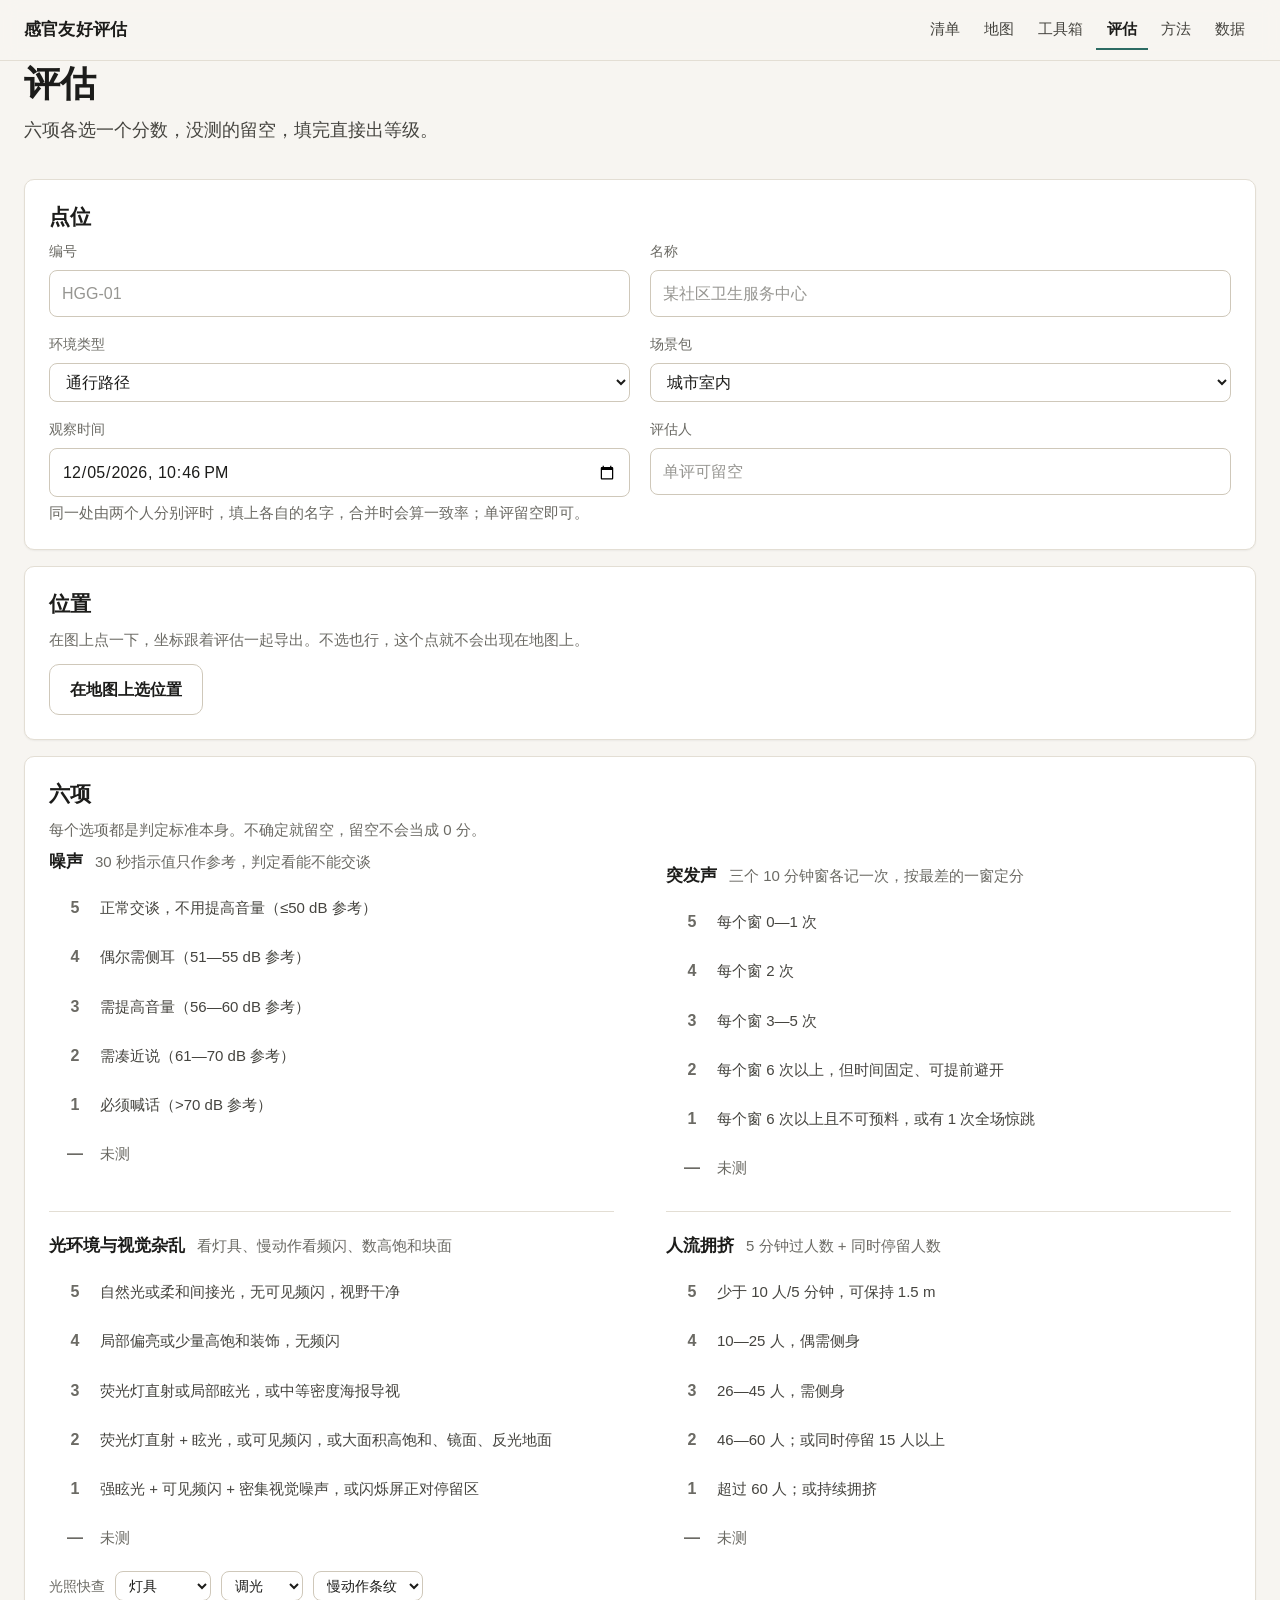
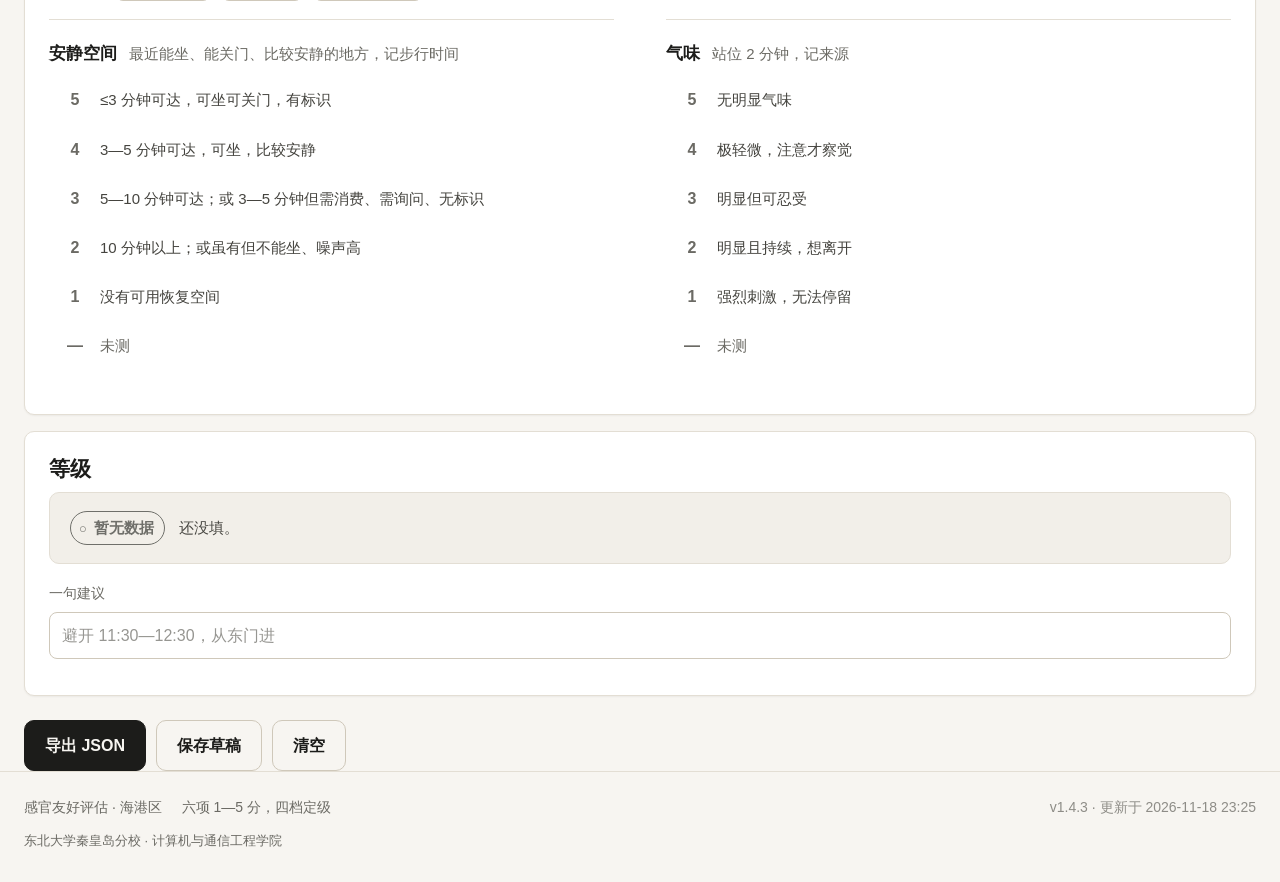
==== assess.html @ ae87a0f5 "v1.4.3 点位定位修正：删旧样式、就绪前隐藏叠加层（2026-11-18 23:25）" ====
<!doctype html>
<html lang="zh-CN">
<head>
<meta charset="utf-8">
<meta name="viewport" content="width=device-width, initial-scale=1">
<title>评估 · 感官友好评估</title>
<link rel="stylesheet" href="./assets/css/site.css?v=202611182325">
</head>
<body data-page="assess">

<a class="skip" href="#main">跳到正文</a>

<header class="site-head">
  <div class="wrap head-inner">
    <a class="brand" href="./index.html?v=202611182325">感官友好评估</a>
    <nav class="nav" aria-label="主导航">
    <a href="./list.html?v=202611182325">清单</a>
    <a href="./map.html?v=202611182325">地图</a>
    <a href="./tools.html?v=202611182325">工具箱</a>
    <a href="./assess.html?v=202611182325" aria-current="page">评估</a>
    <a href="./method.html?v=202611182325">方法</a>
    <a href="./data.html?v=202611182325">数据</a>
  </nav>
  </div>
</header>

<main id="main" class="wrap wrap-wide">

  <header class="page-head">
    <h1>评估</h1>
    <p class="lead">六项各选一个分数，没测的留空，填完直接出等级。</p>
  </header>

  <form id="form" novalidate>

    <section class="card">
      <h2>点位</h2>
      <div class="grid-2">
        <label class="field">
          <span>编号</span>
          <input name="id" list="place-list" placeholder="HGG-01" autocomplete="off">
        </label>
        <datalist id="place-list"></datalist>
        <label class="field">
          <span>名称</span>
          <input name="name" placeholder="某社区卫生服务中心" autocomplete="off">
        </label>
        <label class="field">
          <span>环境类型</span>
          <select name="envType" id="envType"></select>
        </label>
        <label class="field">
          <span>场景包</span>
          <select name="scenario" id="scenario"></select>
        </label>
        <label class="field">
          <span>观察时间</span>
          <input type="datetime-local" name="observedAt">
        </label>
        <label class="field">
          <span>评估人</span>
          <input name="rater" placeholder="单评可留空" autocomplete="off">
        </label>
      </div>
      <p class="hint">同一处由两个人分别评时，填上各自的名字，合并时会算一致率；单评留空即可。</p>
    </section>

    <section class="card">
      <h2>位置</h2>
      <p class="hint">在图上点一下，坐标跟着评估一起导出。不选也行，这个点就不会出现在地图上。</p>
      <div class="actions" style="margin-top:12px">
        <button type="button" class="btn btn-ghost" id="pick-open">在地图上选位置</button>
      </div>
      <div id="pick-wrap" hidden style="margin-top:14px">
        <div id="picker" class="picker"></div>
        <p class="hint" id="pick-val">坐标：未选</p>
        <div class="grid-2" style="margin-top:12px">
          <label class="field">
            <span>x</span>
            <input id="pick-x" type="number" inputmode="numeric" placeholder="412" autocomplete="off">
          </label>
          <label class="field">
            <span>y</span>
            <input id="pick-y" type="number" inputmode="numeric" placeholder="236" autocomplete="off">
          </label>
        </div>
        <p class="hint">地图加载不出来时，直接填 x / y 也可以。</p>
        <p class="hint">底图 © <a href="https://www.openstreetmap.org/copyright" rel="noopener">OpenStreetMap contributors</a>，ODbL 1.0。</p>
        <div class="actions" style="margin-top:10px">
          <button type="button" class="btn btn-ghost" id="pick-clear">清除位置</button>
        </div>
      </div>
    </section>

    <section class="card">
      <h2>六项</h2>
      <p class="hint">每个选项都是判定标准本身。不确定就留空，留空不会当成 0 分。</p>
      <div id="dims"></div>
    </section>

    <section class="card">
      <h2>等级</h2>
      <div class="result" id="result" aria-live="polite">
        <span class="badge badge-none"><span class="glyph" aria-hidden="true">○</span>暂无数据</span>
        <span class="result-text">还没填。</span>
      </div>
      <div id="result-bars"></div>
      <label class="field" style="margin-top:18px">
        <span>一句建议</span>
        <input name="note" placeholder="避开 11:30—12:30，从东门进" autocomplete="off">
      </label>
      <p class="hint" id="tools-note" style="margin-top:12px"></p>
    </section>

    <div class="actions">
      <button type="button" class="btn" id="export">导出 JSON</button>
      <button type="button" class="btn btn-ghost" id="save">保存草稿</button>
      <button type="button" class="btn btn-ghost" id="clear">清空</button>
    </div>

  </form>

</main>

<footer class="site-foot">
  <div class="wrap">
    <div class="foot-inner">
      <span>感官友好评估 · 海港区</span>
      <span class="foot-note">六项 1—5 分，四档定级</span>
      <span class="foot-build" id="build"></span>
    </div>
    <p class="foot-school">东北大学秦皇岛分校 · 计算机与通信工程学院</p>
  </div>
</footer>

<script src="./data/points.js?v=202611182325"></script>
<script src="./data/demo-points.js?v=202611182325"></script>
<script src="./data/places.js?v=202611182325"></script>
<script src="./data/landmarks.js?v=202611182325"></script>
<script src="./data/labels.js?v=202611182325"></script>
<script src="./data/labels-detail.js?v=202611182325"></script>
<script src="./data/build.js?v=202611182325"></script>
<script src="./assets/js/core.js?v=202611182325"></script>
<script src="./assets/js/maplabels.js?v=202611182325"></script>
<script src="./assets/js/picker.js?v=202611182325"></script>
<script src="./assets/js/assess.js?v=202611182325"></script>

</body>
</html>
---- assets/css/site.css ----
/* 感官友好 · 站点样式
   原则：无动效、无闪烁、正文≥16px、对比≥4.5:1、等级用颜色+形状+文字三重编码 */

:root {
  --bg: #f7f5f1;
  --surface: #ffffff;
  --surface-2: #f2efe9;
  --ink: #1c1c1a;
  --ink-2: #45443f;
  --muted: #6b6a64;
  --line: #e3ded4;
  --line-2: #cfc8ba;
  --accent: #2c6b63;
  --accent-ink: #ffffff;
  --ok: #2f6f4a;
  --warn: #8a6412;
  --bad: #9c3b30;
  --neutral: #6f6f6a;

  --radius: 10px;
  --wrap: 1080px;
  --prose: 68ch;
  --shadow: 0 1px 2px rgba(28, 28, 26, .05);
}

@media (prefers-color-scheme: dark) {
  :root {
    --bg: #161615;
    --surface: #1e1e1c;
    --surface-2: #26251f;
    --ink: #eceae4;
    --ink-2: #c8c5bc;
    --muted: #9b988f;
    --line: #33322f;
    --line-2: #47453f;
    --accent: #8cc4b8;
    --accent-ink: #10201d;
    --ok: #86c39c;
    --warn: #d9b45c;
    --bad: #e08f84;
    --neutral: #a8a59d;
    --shadow: none;
  }
}

html { -webkit-text-size-adjust: 100%; }

body {
  margin: 0;
  min-height: 100vh;
  display: flex;
  flex-direction: column;
  background: var(--bg);
  color: var(--ink);
  font: 16px/1.75 -apple-system, BlinkMacSystemFont, "Segoe UI", "PingFang SC",
        "Hiragino Sans GB", "Microsoft YaHei", "Source Han Sans SC", sans-serif;
  font-variant-numeric: tabular-nums;
}

* { box-sizing: border-box; }

a { color: var(--accent); text-underline-offset: 3px; }
a:hover { text-decoration-thickness: 2px; }

:focus-visible {
  outline: 3px solid var(--accent);
  outline-offset: 2px;
  border-radius: 4px;
}

.skip {
  position: absolute;
  left: -9999px;
  top: 0;
  background: var(--surface);
  color: var(--ink);
  padding: 10px 14px;
  z-index: 100;
  border: 1px solid var(--line-2);
}
.skip:focus { left: 12px; top: 12px; }

.wrap {
  width: 100%;
  max-width: var(--wrap);
  margin: 0 auto;
  padding: 0 24px;
}

/* ---------- 页头 ---------- */

.site-head {
  position: sticky;
  top: 0;
  z-index: 20;
  background: color-mix(in srgb, var(--bg) 88%, transparent);
  backdrop-filter: blur(8px);
  border-bottom: 1px solid var(--line);
}

.head-inner {
  display: flex;
  align-items: center;
  gap: 24px;
  min-height: 60px;
}

.brand {
  font-size: 1.0625rem;
  font-weight: 700;
  letter-spacing: .01em;
  color: var(--ink);
  text-decoration: none;
  white-space: nowrap;
}

.nav {
  display: flex;
  gap: 2px;
  flex-wrap: wrap;
  margin-left: auto;
}

.nav a {
  display: block;
  padding: 6px 11px;
  font-size: .9375rem;
  color: var(--ink-2);
  text-decoration: none;
  border-bottom: 2px solid transparent;
}
.nav a:hover { color: var(--ink); border-bottom-color: var(--line-2); }

.nav a[aria-current="page"] {
  color: var(--ink);
  font-weight: 600;
  border-bottom-color: var(--accent);
}

/* ---------- 正文 ---------- */

main { flex: 1 0 auto; padding: 44px 0 72px; }

.home { padding-top: 34px; }

.home-row {
  display: grid;
  grid-template-columns: 1fr 1fr;
  gap: 24px 56px;
  margin-top: 34px;
  padding-top: 26px;
  border-top: 1px solid var(--line);
}
.home-row h2 { margin: 0 0 14px; font-size: .9375rem; color: var(--muted); font-weight: 600; letter-spacing: .02em; }

.page-head { margin-bottom: 34px; }
.page-head h1 { font-size: clamp(1.75rem, 3.6vw, 2.25rem); line-height: 1.3; margin: 0 0 8px; letter-spacing: -.01em; text-wrap: balance; }

h2 { font-size: 1.1875rem; margin: 40px 0 12px; }
h3 { font-size: 1rem; margin: 24px 0 8px; }

.lead { font-size: 1.0625rem; color: var(--ink-2); margin: 0; max-width: var(--prose); }
.hint { color: var(--muted); font-size: .9375rem; margin: 4px 0 0; }
.prose { max-width: var(--prose); }
.prose p { margin: 0 0 1em; }

.muted { color: var(--muted); }

/* ---------- 按钮 ---------- */

.btn {
  display: inline-flex;
  align-items: center;
  gap: 8px;
  font: inherit;
  font-weight: 600;
  padding: 11px 20px;
  border-radius: 10px;
  border: 1.5px solid var(--ink);
  background: var(--ink);
  color: var(--bg);
  cursor: pointer;
  text-decoration: none;
  transition: opacity .12s linear;
}
.btn:hover { opacity: .86; }

.btn-ghost {
  background: transparent;
  color: var(--ink);
  border-color: var(--line-2);
}
.btn-ghost:hover { border-color: var(--ink); opacity: 1; }

.actions { display: flex; gap: 10px; flex-wrap: wrap; margin-top: 24px; }

/* ---------- 卡片 ---------- */

.card {
  background: var(--surface);
  border: 1px solid var(--line);
  border-radius: var(--radius);
  padding: 22px 24px;
  box-shadow: var(--shadow);
  margin: 16px 0;
}

.card > h2 { margin-top: 0; }
.card > h2:first-child { margin-top: 0; }

/* ---------- 首页 ---------- */

.hero { padding: 12px 0 8px; }
.hero h1 { font-size: clamp(2rem, 5vw, 3rem); line-height: 1.22; letter-spacing: -.02em; margin: 0 0 18px; max-width: 14em; text-wrap: balance; }
.hero .lead { font-size: 1.125rem; }

.entry {
  display: grid;
  grid-template-columns: 1fr 1fr;
  gap: 14px;
  margin: 32px 0 8px;
}

.entry a {
  display: block;
  padding: 22px 24px;
  background: var(--surface);
  border: 1px solid var(--line);
  border-radius: var(--radius);
  text-decoration: none;
  color: var(--ink);
}
.entry a:hover { border-color: var(--line-2); }
.entry .entry-title { display: block; font-weight: 700; font-size: 1.0625rem; }
.entry .entry-sub { display: block; color: var(--muted); font-size: .9375rem; margin-top: 4px; }

.stats { display: flex; gap: 40px; flex-wrap: wrap; margin: 28px 0 0; padding: 0; list-style: none; }
.stats li { }
.stats .num { display: block; font-size: 1.75rem; font-weight: 700; line-height: 1.2; }
.stats .lab { display: block; color: var(--muted); font-size: .875rem; }

.dims { display: flex; flex-wrap: wrap; gap: 8px; padding: 0; margin: 0; list-style: none; }
.dims a {
  display: inline-block;
  padding: 6px 12px;
  border: 1px solid var(--line);
  border-radius: 999px;
  text-decoration: none;
  color: var(--ink-2);
  font-size: .9375rem;
  background: var(--surface);
}
.dims a:hover { color: var(--ink); border-color: var(--line-2); }

.level-legend { list-style: none; margin: 0; padding: 0; display: grid; gap: 10px; }
.level-legend li {
  display: grid;
  grid-template-columns: 128px 1fr;
  align-items: center;
  gap: 14px;
  font-size: .9375rem;
  color: var(--ink-2);
}

/* ---------- 等级 ---------- */

.badge {
  display: inline-flex;
  align-items: center;
  gap: 7px;
  font-weight: 600;
  font-size: .9375rem;
  padding: 3px 10px 3px 8px;
  border-radius: 999px;
  border: 1.5px solid currentColor;
  white-space: nowrap;
}
.badge .glyph { font-size: .8125rem; line-height: 1; }

.badge-ok { color: var(--ok); }
.badge-warn { color: var(--warn); }
.badge-bad { color: var(--bad); }
.badge-none { color: var(--neutral); }

/* ---------- 表单 ---------- */

fieldset { border: 0; padding: 0; margin: 0; }

.dim-block { padding: 20px 0; border-top: 1px solid var(--line); }
.dim-block:first-of-type { border-top: 0; padding-top: 4px; }

.dim-extra { display: flex; align-items: center; gap: 10px; flex-wrap: wrap; margin-top: 12px; }
.dim-extra .dim-extra-label { font-size: .875rem; color: var(--muted); }
.dim-extra select {
  font: inherit;
  font-size: .875rem;
  color: var(--ink);
  background: var(--surface);
  border: 1px solid var(--line-2);
  border-radius: 8px;
  padding: 5px 9px;
}

@media (min-width: 1080px) {
  #dims { display: grid; grid-template-columns: 1fr 1fr; column-gap: 52px; align-items: start; }
  .dim-block:nth-child(2) { border-top: 0; }
  .dim-block { padding: 18px 0; }
}

.dim-head { display: flex; align-items: baseline; gap: 12px; flex-wrap: wrap; margin-bottom: 4px; }
.dim-head h3 { margin: 0; font-size: 1.0625rem; }

.ladder { display: grid; gap: 6px; margin-top: 12px; }

.ladder label {
  display: grid;
  grid-template-columns: 30px 1fr;
  align-items: baseline;
  gap: 10px;
  padding: 7px 10px;
  border: 1px solid transparent;
  border-radius: 8px;
  cursor: pointer;
}
.ladder label:hover { background: var(--surface-2); }
.ladder input { position: absolute; opacity: 0; width: 1px; height: 1px; }
.ladder .score { font-weight: 700; color: var(--muted); text-align: center; }
.ladder .txt { color: var(--ink-2); font-size: .9375rem; }

.ladder label:has(input:checked) {
  background: var(--surface-2);
  border-color: var(--accent);
}
.ladder label:has(input:checked) .score { color: var(--accent); }
.ladder label:has(input:checked) .txt { color: var(--ink); }

.ladder label:has(input:focus-visible) {
  outline: 3px solid var(--accent);
  outline-offset: 1px;
}

/* 未测 */

.ladder label.unknown .txt { color: var(--muted); font-style: normal; }

/* ---------- 结果 ---------- */

.result {
  display: flex;
  align-items: center;
  gap: 14px;
  flex-wrap: wrap;
  padding: 18px 20px;
  border: 1px solid var(--line);
  border-radius: var(--radius);
  background: var(--surface-2);
}
.result .result-text { color: var(--ink-2); font-size: .9375rem; }

/* ---------- 字段 ---------- */

.grid-2 { display: grid; grid-template-columns: 1fr 1fr; gap: 16px 20px; }

.field { display: block; }
.field > span { display: block; font-size: .875rem; color: var(--muted); margin-bottom: 6px; }
.field input,
.field select {
  width: 100%;
  font: inherit;
  color: var(--ink);
  background: var(--surface);
  border: 1px solid var(--line-2);
  border-radius: 8px;
  padding: 9px 12px;
}
.field input::placeholder { color: var(--muted); opacity: .7; }

/* ---------- 筛选 ---------- */

.filters { display: grid; gap: 12px; margin: 0 0 28px; }
.filter-row { display: flex; align-items: baseline; gap: 16px; flex-wrap: wrap; }
.filter-label { font-size: .875rem; color: var(--muted); min-width: 4.5em; }
.group { display: flex; gap: 6px; flex-wrap: wrap; }

.chip {
  font: inherit;
  font-size: .9375rem;
  padding: 6px 13px;
  border-radius: 999px;
  border: 1px solid var(--line-2);
  background: var(--surface);
  color: var(--ink-2);
  cursor: pointer;
  text-decoration: none;
  display: inline-flex;
  align-items: baseline;
  gap: 7px;
}
.chip:hover { border-color: var(--ink-2); color: var(--ink); }
.chip .count { font-size: .8125rem; color: var(--muted); }
.chip[aria-pressed="true"] { background: var(--ink); color: var(--bg); border-color: var(--ink); }
.chip[aria-pressed="true"] .count { color: var(--bg); opacity: .7; }

/* ---------- 表格 ---------- */

.table-scroll { overflow-x: auto; margin: 16px 0; border: 1px solid var(--line); border-radius: var(--radius); }

table { width: 100%; border-collapse: collapse; background: var(--surface); }
th, td { text-align: left; padding: 11px 14px; border-bottom: 1px solid var(--line); vertical-align: top; }
thead th { font-size: .875rem; color: var(--muted); font-weight: 600; white-space: nowrap; }
tbody tr:last-child td { border-bottom: 0; }
td code, th code { font-size: .875rem; background: var(--surface-2); padding: 1px 5px; border-radius: 4px; }

/* ---------- 空状态 ---------- */

.empty {
  padding: 56px 24px;
  text-align: center;
  color: var(--muted);
  border: 0;
  background: transparent;
}

/* ---------- 地图 ---------- */

.wrap-wide { max-width: 1440px; }

.map-shell {
  position: relative;
  border: 1px solid var(--line);
  border-radius: var(--radius);
  background: var(--surface);
  overflow: hidden;
}
.map-shell svg {
  display: block;
  width: 100%;
  height: auto;
  min-height: 52vh;
  cursor: grab;
  touch-action: none;
}
.map-shell svg.is-dragging { cursor: grabbing; }
.map-shell svg.is-picking { cursor: crosshair; }

.pin { cursor: pointer; outline: none; }
.pin:focus-visible circle,
.pin:focus-visible polygon { stroke: var(--accent); stroke-width: 3; }

.map-tools {
  position: absolute;
  right: 12px;
  top: 12px;
  display: flex;
  flex-direction: column;
  gap: 6px;
  align-items: flex-end;
}
.map-tools button {
  font: inherit;
  font-size: .9375rem;
  min-width: 38px;
  height: 34px;
  padding: 0 10px;
  border: 1px solid var(--line-2);
  border-radius: 8px;
  background: var(--surface);
  color: var(--ink);
  cursor: pointer;
}
.map-tools button:hover { border-color: var(--ink-2); }

.legend { display: flex; gap: 18px; flex-wrap: wrap; margin: 14px 0 0; padding: 0; list-style: none; font-size: .9375rem; color: var(--ink-2); }
.legend .mark { margin-right: 6px; }
.legend .ok { color: var(--ok); }
.legend .warn { color: var(--warn); }
.legend .none { color: var(--neutral); }

/* ---------- 工具 ---------- */

.tool { display: grid; grid-template-columns: 180px 1fr; gap: 6px 24px; padding: 20px 0; border-top: 1px solid var(--line); }
.tool:first-of-type { border-top: 0; }
.tool h3 { margin: 0; font-size: 1.0625rem; }
.tool .tool-body { color: var(--ink-2); font-size: .9375rem; }
.tool dl { margin: 0; display: grid; grid-template-columns: 82px 1fr; gap: 4px 12px; }
.tool dt { color: var(--muted); font-size: .875rem; }
.tool dd { margin: 0; }

/* ---------- 锚点阶梯 ---------- */

.anchor-list { margin: 12px 0 0; padding: 0; list-style: none; display: grid; gap: 4px; }
.anchor-list li { display: grid; grid-template-columns: 26px 1fr; gap: 10px; align-items: baseline; }
.anchor-list .n { font-weight: 700; color: var(--muted); text-align: center; }
.anchor-list .t { color: var(--ink-2); font-size: .9375rem; }

/* ---------- 页脚 ---------- */

.site-foot {
  margin-top: auto;
  border-top: 1px solid var(--line);
  padding: 24px 0 30px;
  color: var(--muted);
  font-size: .875rem;
}
.foot-inner { display: flex; gap: 20px; flex-wrap: wrap; align-items: baseline; }
.foot-note { color: var(--muted); }
.foot-build { margin-left: auto; color: var(--muted); opacity: .75; }
.foot-school { margin: 10px 0 0; font-size: .8125rem; color: var(--muted); }

/* ---------- 窄屏 ---------- */

@media (max-width: 760px) {
  .wrap { padding: 0 18px; }
  .head-inner { gap: 12px; min-height: 54px; }
  .nav { gap: 0; }
  .nav a { padding: 6px 7px; font-size: .9375rem; }
  .entry { grid-template-columns: 1fr; }
  .grid-2 { grid-template-columns: 1fr; }
  .tool { grid-template-columns: 1fr; }
  .stats { gap: 28px; }
  .home-row { grid-template-columns: 1fr; gap: 26px; }
  .level-legend li { grid-template-columns: 118px 1fr; }
  main { padding: 30px 0 52px; }
}

@media (prefers-reduced-motion: reduce) {
  * { transition: none !important; animation: none !important; }
}

@media print {
  .site-head, .site-foot, .actions, .filters { display: none; }
  body { background: #fff; color: #000; }
  .card { border-color: #bbb; box-shadow: none; break-inside: avoid; }
}

/* ---------- 工具箱 ---------- */

.timer { font-variant-numeric: tabular-nums; color: var(--muted); font-size: .9375rem; }

.meter {
  height: 8px;
  background: var(--surface-2);
  border-radius: 999px;
  overflow: hidden;
  margin: 14px 0 4px;
}
.meter > span { display: block; height: 100%; width: 0; background: var(--accent); transition: width .12s linear; }

.readout { display: grid; grid-template-columns: auto 1fr; gap: 6px 18px; margin: 14px 0 0; align-items: baseline; }
.readout dt { color: var(--muted); font-size: .875rem; }
.readout dd { margin: 0; font-weight: 600; font-variant-numeric: tabular-nums; }

.big-btn {
  width: 100%;
  margin-top: 14px;
  padding: 20px;
  font: inherit;
  font-weight: 600;
  border-radius: 12px;
  border: 1.5px solid var(--ink);
  background: var(--surface);
  color: var(--ink);
  cursor: pointer;
  user-select: none;
  touch-action: none;
}
.big-btn:disabled { opacity: .45; cursor: default; }
.big-btn.is-down { background: var(--ink); color: var(--bg); }

.event-list { list-style: none; padding: 0; margin: 16px 0 0; display: grid; gap: 6px; }
.event-list li {
  display: grid;
  grid-template-columns: 64px 1fr auto;
  gap: 12px;
  font-size: .9375rem;
  color: var(--ink-2);
  padding: 6px 0;
  border-top: 1px solid var(--line);
}
.event-list li:first-child { border-top: 0; }
.event-list .ev-time { color: var(--muted); font-variant-numeric: tabular-nums; }

.field-row { display: grid; grid-template-columns: repeat(3, 1fr); gap: 14px; margin-top: 12px; }

@media (max-width: 760px) {
  .field-row { grid-template-columns: 1fr; }
}
/* ---------- 六项分条 ---------- */

.bars { list-style: none; margin: 14px 0 0; padding: 0; display: grid; gap: 7px; }
.bar-row {
  display: grid;
  grid-template-columns: 6.5em 1fr 1.8em;
  align-items: center;
  gap: 10px;
  font-size: .875rem;
}
.bar-label { color: var(--ink-2); }
.bar-track {
  display: block;
  height: 8px;
  background: var(--surface-2);
  border-radius: 999px;
  overflow: hidden;
}
.bar-fill { display: block; height: 100%; border-radius: 999px; }
.fill-ok { background: var(--ok); }
.fill-warn { background: var(--warn); }
.fill-bad { background: var(--bad); }
.fill-none { background: transparent; }
.bar-score { text-align: right; color: var(--muted); font-variant-numeric: tabular-nums; }
.bar-row.is-weak .bar-label,
.bar-row.is-weak .bar-score { color: var(--bad); font-weight: 600; }

/* ---------- 参考链接 ---------- */

.refs { list-style: none; padding: 0; margin: 12px 0 0; display: grid; gap: 8px; max-width: var(--prose); }
.refs li { font-size: .9375rem; color: var(--ink-2); }
.refs .ref-note { color: var(--muted); font-size: .875rem; margin: 10px 0 0; }
/* ---------- 评估页选点器 ---------- */

.picker {
  position: relative;
  border: 1px solid var(--line);
  border-radius: var(--radius);
  overflow: hidden;
  background: var(--surface);
}
.picker svg {
  display: block;
  width: 100%;
  height: auto;
  cursor: crosshair;
  touch-action: none;
}
.picker svg.is-dragging { cursor: grabbing; }
.picker .map-tools { top: 8px; right: 8px; }
/* ---------- 地图搜索 ---------- */

.map-search { position: relative; margin: 0 0 16px; max-width: 420px; }
.map-search input {
  width: 100%;
  font: inherit;
  padding: 9px 12px;
  border: 1px solid var(--line-2);
  border-radius: 8px;
  background: var(--surface);
  color: var(--ink);
}
.q-list {
  position: absolute;
  z-index: 30;
  left: 0; right: 0;
  top: calc(100% + 4px);
  margin: 0; padding: 4px;
  list-style: none;
  background: var(--surface);
  border: 1px solid var(--line-2);
  border-radius: 8px;
  box-shadow: 0 4px 14px rgba(0, 0, 0, .08);
  max-height: 260px;
  overflow: auto;
}
.q-list button {
  width: 100%;
  text-align: left;
  font: inherit;
  padding: 8px 10px;
  border: 0;
  background: transparent;
  color: var(--ink);
  cursor: pointer;
  border-radius: 6px;
}
.q-list button:hover { background: var(--surface-2); }
.q-empty { padding: 8px 10px; color: var(--muted); font-size: .9375rem; }
/* ---------- MapLibre 版地图 ---------- */

.map-wrap { position: relative; }
.ml-shell { height: 70vh; min-height: 400px; position: relative; }

.ml-overlay {
  position: absolute;
  inset: 0;
  pointer-events: none;
  z-index: 2;
}
.ml-lbl {
  position: absolute;
  transform: translate(-50%, -50%);
  white-space: nowrap;
  font-size: 12px;
  color: #5f5e59;
  text-shadow: 0 0 3px #fff, 0 0 3px #fff, 0 0 3px #fff;
}
.ml-lbl.t1 { font-size: 13px; color: #3f3f3b; font-weight: 600; }
.ml-lbl.t3 { color: #3f3f3b; }

.map-wrap .map-tools { top: 10px; right: 10px; }
/* ---------- 地图页加宽、按钮改到左上 ---------- */

body[data-page="map"] .ml-shell { height: 74vh; }
.map-wrap .map-tools { top: 10px; left: 10px; right: auto; }

/* ---------- 评估页选点器（MapLibre） ---------- */

.picker { height: 340px; position: relative; }
.pk-marker {
  width: 14px;
  height: 14px;
  border: 2px solid #9c3b30;
  border-radius: 50%;
  background: rgba(156, 59, 48, .22);
  box-sizing: border-box;
}
.picker .map-tools { top: 8px; right: 8px; left: auto; }
.ml-lbl.t4 { font-size: 11px; color: #6f6e68; }
/* ---------- 示例数据横幅 ---------- */

.demo-banner {
  background: #fbf3d9;
  color: #6b5a1e;
  border-bottom: 1px solid #e8d9a8;
  padding: 10px 24px;
  font-size: .9375rem;
  line-height: 1.6;
}
.demo-banner code {
  background: rgba(0, 0, 0, .06);
  padding: 1px 5px;
  border-radius: 4px;
}
@media (prefers-color-scheme: dark) {
  .demo-banner { background: #3a3320; color: #e8d9a8; border-bottom-color: #55492a; }
}
/* 顶部和底部通栏：不随页面版心宽度变化而左右跳 */
.site-head .wrap,
.site-foot .wrap { max-width: none; }
/* ---------- 设计变量与排版 ---------- */

:root {
  --fs-xs: .8125rem;
  --fs-sm: .9375rem;
  --fs-base: 1rem;
  --fs-lg: 1.125rem;
  --fs-xl: 1.3125rem;
  --fs-2xl: clamp(1.5rem, 2.4vw, 1.875rem);
  --fs-3xl: clamp(1.9rem, 3.6vw, 2.5rem);

  --lh-tight: 1.28;
  --lh-base: 1.7;

  --sp-1: 6px;
  --sp-2: 10px;
  --sp-3: 16px;
  --sp-4: 24px;
  --sp-5: 36px;
  --sp-6: 56px;

  --radius-sm: 6px;
  --radius-lg: 14px;
}

body {
  font-size: var(--fs-base);
  line-height: var(--lh-base);
}

h1 {
  font-size: var(--fs-3xl);
  line-height: 1.15;
  letter-spacing: -.02em;
  margin: 0 0 var(--sp-2);
}

h2 {
  font-size: var(--fs-xl);
  line-height: var(--lh-tight);
  letter-spacing: -.01em;
  margin: var(--sp-5) 0 var(--sp-2);
}

h3 {
  font-size: var(--fs-lg);
  line-height: var(--lh-tight);
  margin: var(--sp-4) 0 var(--sp-1);
}

p { margin: 0 0 var(--sp-3); }

.lead {
  font-size: var(--fs-lg);
  line-height: 1.6;
  color: var(--ink-2);
}

.hint {
  font-size: var(--fs-sm);
  line-height: 1.6;
}

.card {
  padding: var(--sp-4);
  margin: var(--sp-3) 0;
}

.card > h2:first-child { margin-top: 0; }
.card > h2 { margin-top: var(--sp-5); }


/* 选点器名称叠层 */
.pk-label-layer {
  position: absolute;
  inset: 0;
  pointer-events: none;
  z-index: 2;
}
.pk-label {
  position: absolute;
  transform: translate(-50%, -50%);
  white-space: nowrap;
  font-size: 11px;
  color: #5f5e59;
  text-shadow: 0 0 3px #fff, 0 0 3px #fff, 0 0 3px #fff;
}
.pk-label.t1 { font-size: 12px; font-weight: 600; color: #3f3f3b; }
.pk-label.t4 { font-size: 10px; color: #6f6e68; }
/* 地图加载提示与点位弹窗 */
.map-loading {
  position: absolute;
  left: 50%;
  top: 50%;
  transform: translate(-50%, -50%);
  margin: 0;
  color: var(--muted);
  font-size: .9375rem;
  pointer-events: none;
  z-index: 1;
}
.sf-popup .maplibregl-popup-content {
  background: var(--surface);
  color: var(--ink);
  padding: 12px 14px;
  border-radius: 10px;
  box-shadow: 0 6px 24px rgba(0, 0, 0, .18);
  border: 1px solid var(--line);
}
.sf-popup .maplibregl-popup-tip { border-top-color: var(--surface); }
.pop-in strong { display: block; font-size: 1rem; margin-bottom: 6px; }
.pop-dims { display: flex; flex-wrap: wrap; gap: 4px 12px; margin-top: 8px; font-size: .8125rem; color: var(--ink-2); }
.pop-dim b { margin-left: 3px; color: var(--ink); }
.pop-note { margin: 8px 0 0; font-size: .8125rem; color: var(--muted); line-height: 1.5; }
/* 分条的非线性刻度：70% 处是"推荐"分界 */
.bar-track { position: relative; }
.bar-mark {
  position: absolute;
  left: 70%;
  top: -3px;
  bottom: -3px;
  width: 1px;
  background: var(--line-2);
  opacity: .8;
  pointer-events: none;
}
/* 静态底图占位：MapLibre 就绪前先显示 */
.map-fallback {
  position: absolute;
  inset: 0;
  width: 100%;
  height: 100%;
  object-fit: cover;
  pointer-events: none;
  z-index: 0;
}
/* 弹窗要盖在名称层之上 */
.maplibregl-popup { z-index: 8; }
/* 水滴形点位：尖端对准坐标 */
.ml-pin {
  position: absolute;
  width: 20px;
  height: 26px;
  padding: 0;
  border: 0;
  background: none;
  transform: translate(-50%, -100%);
  cursor: pointer;
  pointer-events: auto;
  filter: drop-shadow(0 1px 2px rgba(0, 0, 0, .28));
}
.ml-pin svg { display: block; width: 100%; height: 100%; }
.ml-pin.ok svg path:first-child { fill: #2f6f4a; }
.ml-pin.warn svg path:first-child { fill: #8a6412; }
.ml-pin.ok:hover svg path:first-child { fill: #245a3b; }
.ml-pin.warn:hover svg path:first-child { fill: #6f4f0c; }
/* 覆盖旧圆点样式，避免水滴背后露出方块底色 */
.ml-pin.ok,
.ml-pin.warn {
  background: none;
  border: 0;
  border-radius: 0;
}
.ml-overlay {
  opacity: 0;
  transition: opacity .2s ease;
}
.ml-overlay.is-ready { opacity: 1; }
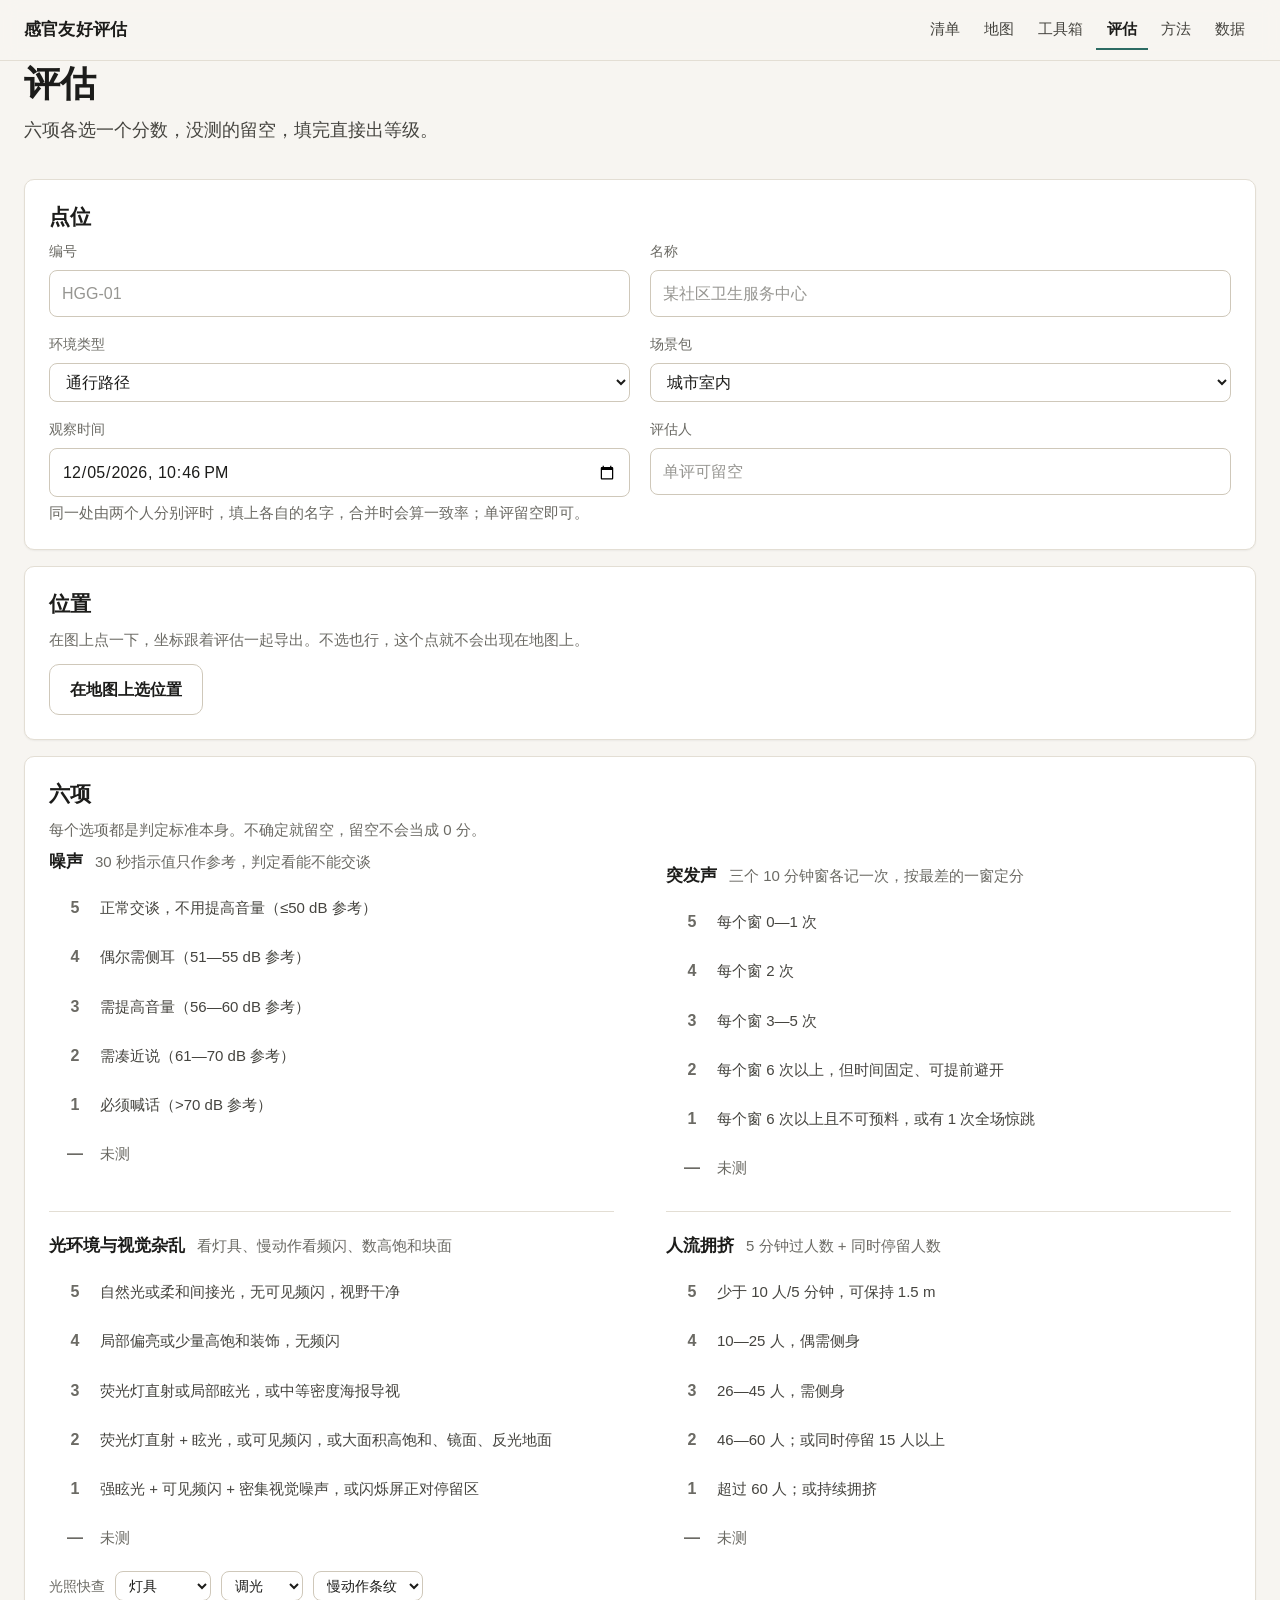
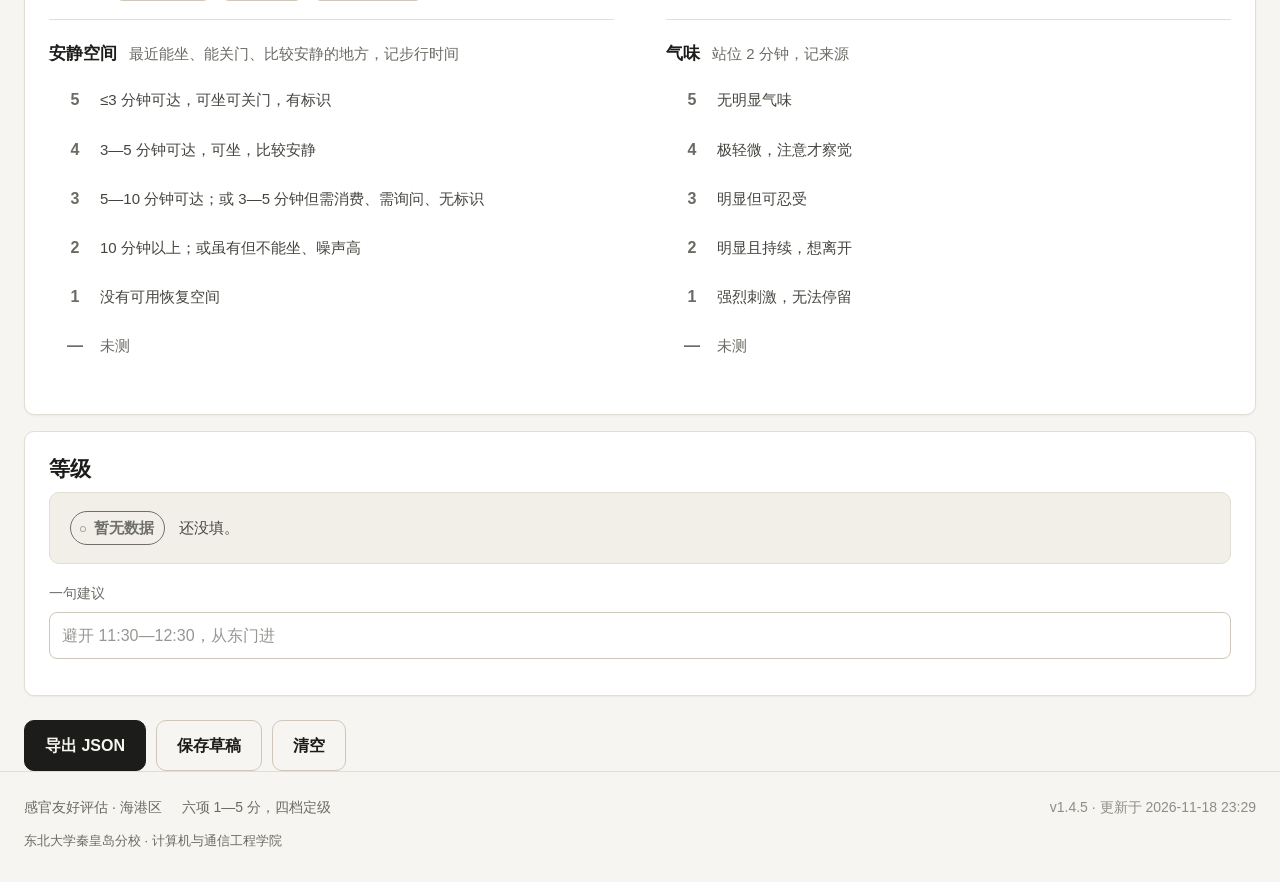
==== commit 85b75f88: "v1.4.5 点位随地图同步更新，修正缩放偏移（2026-11-18 23:29）" ====
--- a/assess.html
+++ b/assess.html
@@ -4,7 +4,7 @@
 <meta charset="utf-8">
 <meta name="viewport" content="width=device-width, initial-scale=1">
 <title>评估 · 感官友好评估</title>
-<link rel="stylesheet" href="./assets/css/site.css?v=202611182325">
+<link rel="stylesheet" href="./assets/css/site.css?v=202611182329">
 </head>
 <body data-page="assess">
 
@@ -12,14 +12,14 @@
 
 <header class="site-head">
   <div class="wrap head-inner">
-    <a class="brand" href="./index.html?v=202611182325">感官友好评估</a>
+    <a class="brand" href="./index.html?v=202611182329">感官友好评估</a>
     <nav class="nav" aria-label="主导航">
-    <a href="./list.html?v=202611182325">清单</a>
-    <a href="./map.html?v=202611182325">地图</a>
-    <a href="./tools.html?v=202611182325">工具箱</a>
-    <a href="./assess.html?v=202611182325" aria-current="page">评估</a>
-    <a href="./method.html?v=202611182325">方法</a>
-    <a href="./data.html?v=202611182325">数据</a>
+    <a href="./list.html?v=202611182329">清单</a>
+    <a href="./map.html?v=202611182329">地图</a>
+    <a href="./tools.html?v=202611182329">工具箱</a>
+    <a href="./assess.html?v=202611182329" aria-current="page">评估</a>
+    <a href="./method.html?v=202611182329">方法</a>
+    <a href="./data.html?v=202611182329">数据</a>
   </nav>
   </div>
 </header>
@@ -133,17 +133,17 @@
   </div>
 </footer>
 
-<script src="./data/points.js?v=202611182325"></script>
-<script src="./data/demo-points.js?v=202611182325"></script>
-<script src="./data/places.js?v=202611182325"></script>
-<script src="./data/landmarks.js?v=202611182325"></script>
-<script src="./data/labels.js?v=202611182325"></script>
-<script src="./data/labels-detail.js?v=202611182325"></script>
-<script src="./data/build.js?v=202611182325"></script>
-<script src="./assets/js/core.js?v=202611182325"></script>
-<script src="./assets/js/maplabels.js?v=202611182325"></script>
-<script src="./assets/js/picker.js?v=202611182325"></script>
-<script src="./assets/js/assess.js?v=202611182325"></script>
+<script src="./data/points.js?v=202611182329"></script>
+<script src="./data/demo-points.js?v=202611182329"></script>
+<script src="./data/places.js?v=202611182329"></script>
+<script src="./data/landmarks.js?v=202611182329"></script>
+<script src="./data/labels.js?v=202611182329"></script>
+<script src="./data/labels-detail.js?v=202611182329"></script>
+<script src="./data/build.js?v=202611182329"></script>
+<script src="./assets/js/core.js?v=202611182329"></script>
+<script src="./assets/js/maplabels.js?v=202611182329"></script>
+<script src="./assets/js/picker.js?v=202611182329"></script>
+<script src="./assets/js/assess.js?v=202611182329"></script>
 
 </body>
 </html>
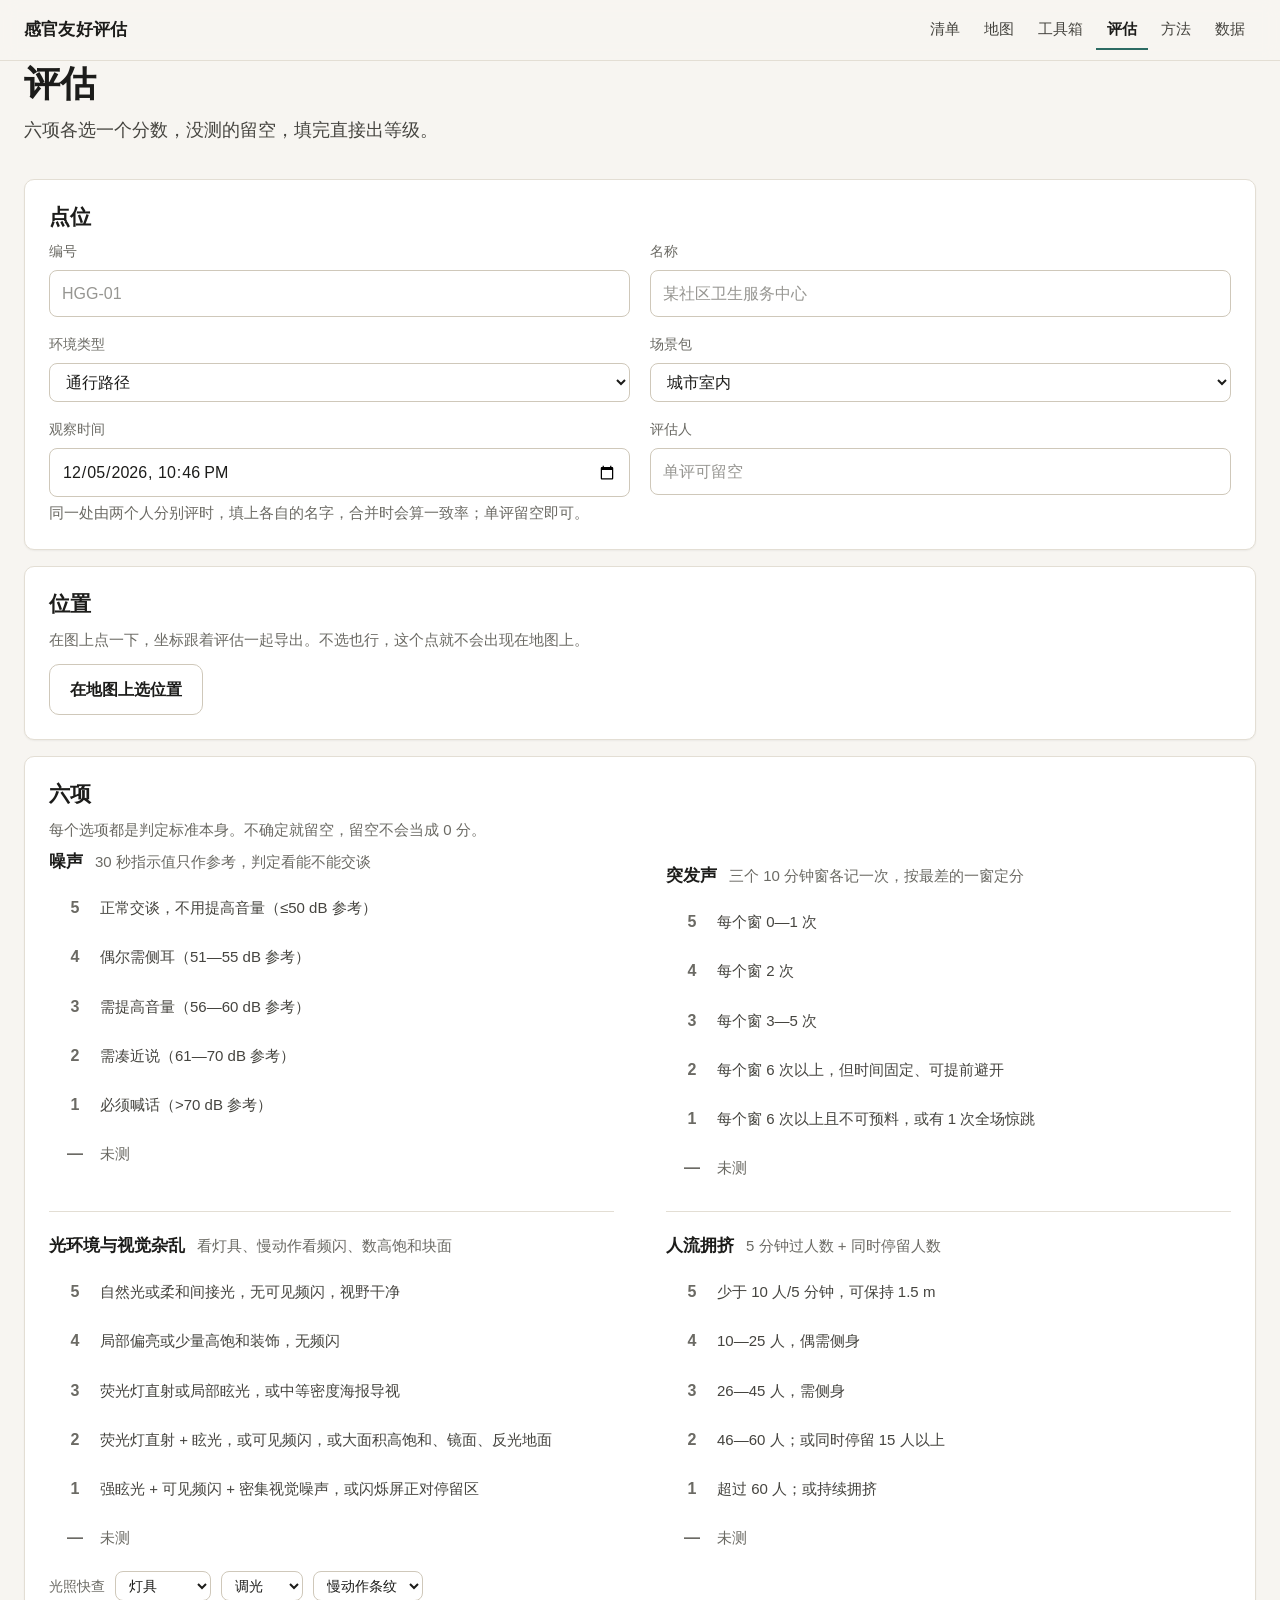
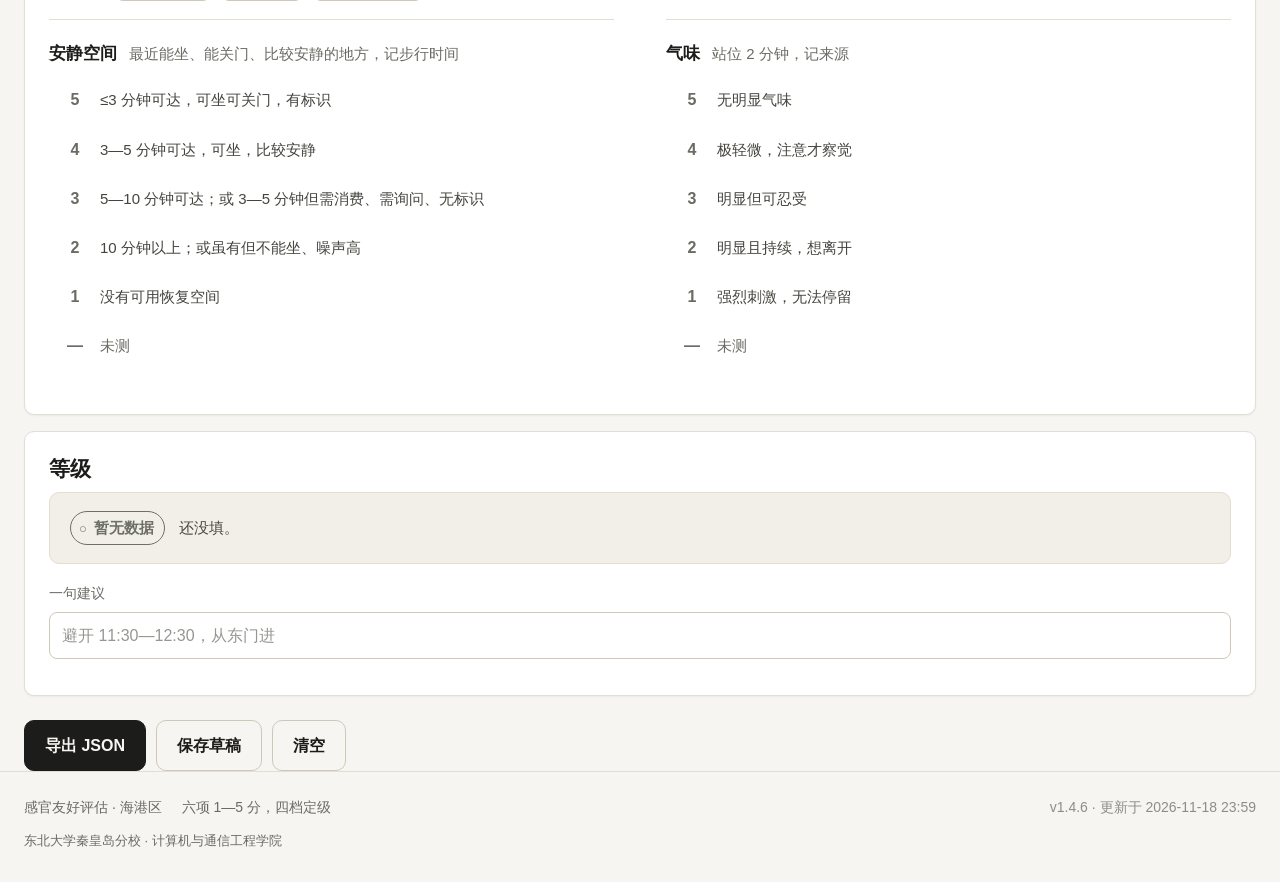
==== commit 8ec2883f: "v1.4.6 修复点位 SVG 被旧底图样式撑大导致的定位偏移（2026-11-18 23:59）" ====
--- a/assess.html
+++ b/assess.html
@@ -4,7 +4,7 @@
 <meta charset="utf-8">
 <meta name="viewport" content="width=device-width, initial-scale=1">
 <title>评估 · 感官友好评估</title>
-<link rel="stylesheet" href="./assets/css/site.css?v=202611182329">
+<link rel="stylesheet" href="./assets/css/site.css?v=202611182359">
 </head>
 <body data-page="assess">
 
@@ -12,14 +12,14 @@
 
 <header class="site-head">
   <div class="wrap head-inner">
-    <a class="brand" href="./index.html?v=202611182329">感官友好评估</a>
+    <a class="brand" href="./index.html?v=202611182359">感官友好评估</a>
     <nav class="nav" aria-label="主导航">
-    <a href="./list.html?v=202611182329">清单</a>
-    <a href="./map.html?v=202611182329">地图</a>
-    <a href="./tools.html?v=202611182329">工具箱</a>
-    <a href="./assess.html?v=202611182329" aria-current="page">评估</a>
-    <a href="./method.html?v=202611182329">方法</a>
-    <a href="./data.html?v=202611182329">数据</a>
+    <a href="./list.html?v=202611182359">清单</a>
+    <a href="./map.html?v=202611182359">地图</a>
+    <a href="./tools.html?v=202611182359">工具箱</a>
+    <a href="./assess.html?v=202611182359" aria-current="page">评估</a>
+    <a href="./method.html?v=202611182359">方法</a>
+    <a href="./data.html?v=202611182359">数据</a>
   </nav>
   </div>
 </header>
@@ -133,17 +133,17 @@
   </div>
 </footer>
 
-<script src="./data/points.js?v=202611182329"></script>
-<script src="./data/demo-points.js?v=202611182329"></script>
-<script src="./data/places.js?v=202611182329"></script>
-<script src="./data/landmarks.js?v=202611182329"></script>
-<script src="./data/labels.js?v=202611182329"></script>
-<script src="./data/labels-detail.js?v=202611182329"></script>
-<script src="./data/build.js?v=202611182329"></script>
-<script src="./assets/js/core.js?v=202611182329"></script>
-<script src="./assets/js/maplabels.js?v=202611182329"></script>
-<script src="./assets/js/picker.js?v=202611182329"></script>
-<script src="./assets/js/assess.js?v=202611182329"></script>
+<script src="./data/points.js?v=202611182359"></script>
+<script src="./data/demo-points.js?v=202611182359"></script>
+<script src="./data/places.js?v=202611182359"></script>
+<script src="./data/landmarks.js?v=202611182359"></script>
+<script src="./data/labels.js?v=202611182359"></script>
+<script src="./data/labels-detail.js?v=202611182359"></script>
+<script src="./data/build.js?v=202611182359"></script>
+<script src="./assets/js/core.js?v=202611182359"></script>
+<script src="./assets/js/maplabels.js?v=202611182359"></script>
+<script src="./assets/js/picker.js?v=202611182359"></script>
+<script src="./assets/js/assess.js?v=202611182359"></script>
 
 </body>
 </html>
--- a/assets/css/site.css
+++ b/assets/css/site.css
@@ -432,7 +432,8 @@
   background: var(--surface);
   overflow: hidden;
 }
-.map-shell svg {
+/* 旧版 SVG 底图只匹配直属元素，避免撑大点位内的 SVG。 */
+.map-shell > svg {
   display: block;
   width: 100%;
   height: auto;
@@ -440,8 +441,8 @@
   cursor: grab;
   touch-action: none;
 }
-.map-shell svg.is-dragging { cursor: grabbing; }
-.map-shell svg.is-picking { cursor: crosshair; }
+.map-shell > svg.is-dragging { cursor: grabbing; }
+.map-shell > svg.is-picking { cursor: crosshair; }
 
 .pin { cursor: pointer; outline: none; }
 .pin:focus-visible circle,
@@ -887,7 +888,7 @@
   pointer-events: auto;
   filter: drop-shadow(0 1px 2px rgba(0, 0, 0, .28));
 }
-.ml-pin svg { display: block; width: 100%; height: 100%; }
+.ml-pin svg { display: block; width: 100%; height: 100%; min-height: 0; }
 .ml-pin.ok svg path:first-child { fill: #2f6f4a; }
 .ml-pin.warn svg path:first-child { fill: #8a6412; }
 .ml-pin.ok:hover svg path:first-child { fill: #245a3b; }
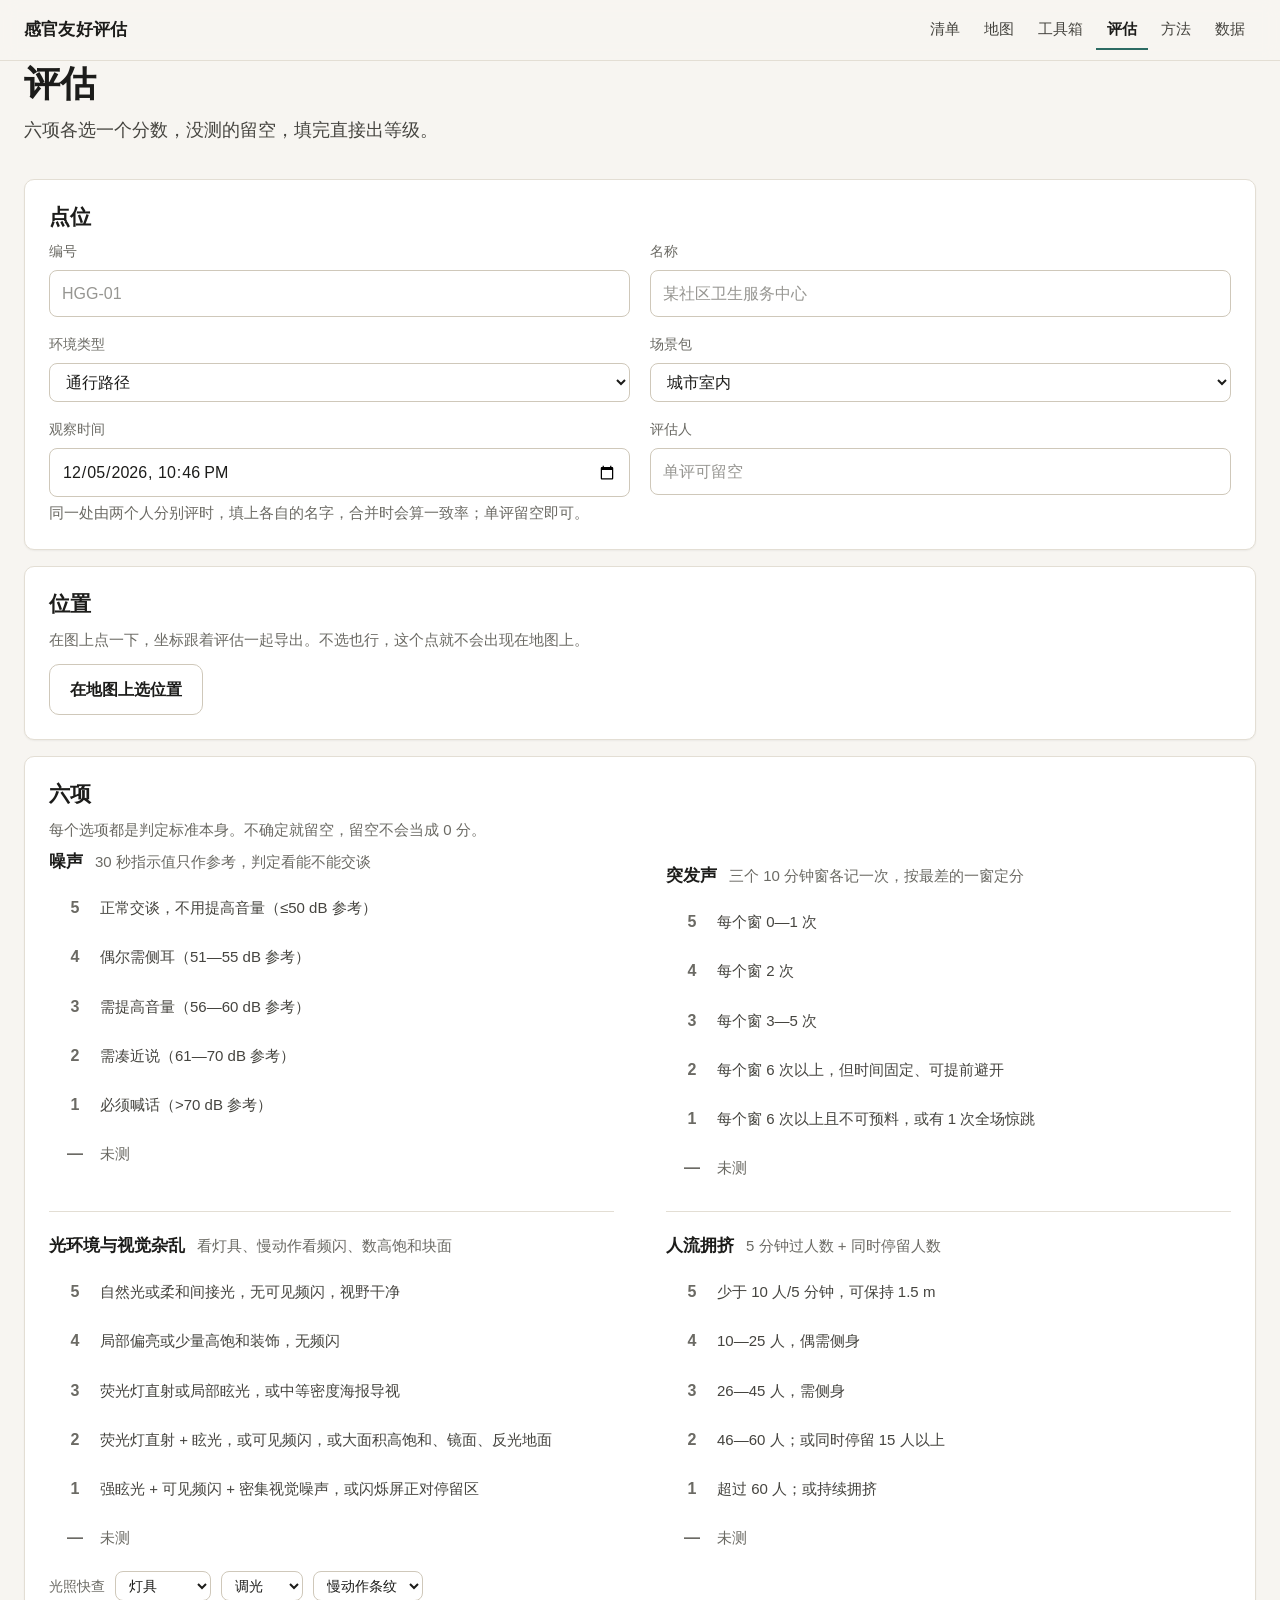
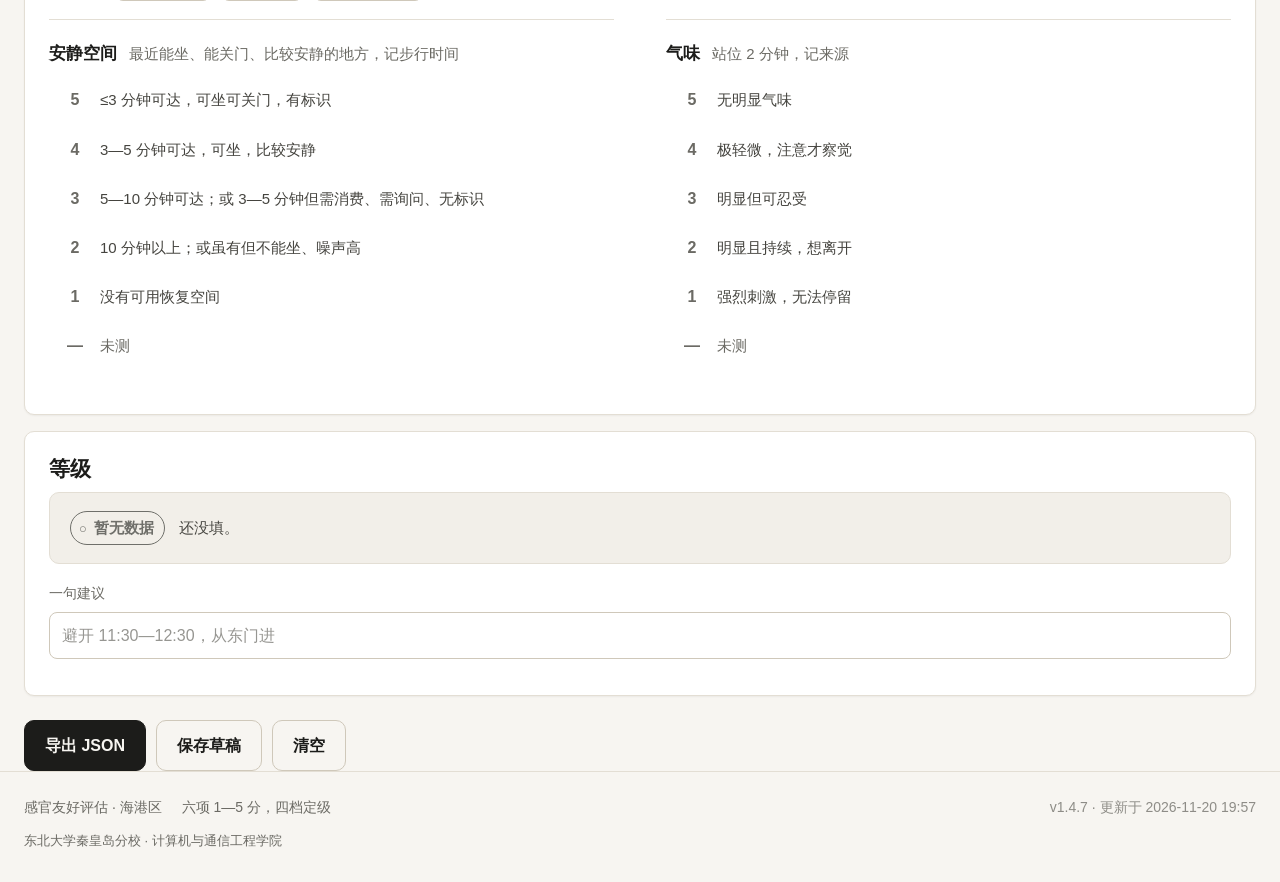
==== commit aedd9efc: "v1.4.7 手机端地图高度收窄、顶部导航换行（2026-11-20 19:57）" ====
--- a/assess.html
+++ b/assess.html
@@ -4,7 +4,7 @@
 <meta charset="utf-8">
 <meta name="viewport" content="width=device-width, initial-scale=1">
 <title>评估 · 感官友好评估</title>
-<link rel="stylesheet" href="./assets/css/site.css?v=202611182359">
+<link rel="stylesheet" href="./assets/css/site.css?v=202611201957">
 </head>
 <body data-page="assess">
 
@@ -12,14 +12,14 @@
 
 <header class="site-head">
   <div class="wrap head-inner">
-    <a class="brand" href="./index.html?v=202611182359">感官友好评估</a>
+    <a class="brand" href="./index.html?v=202611201957">感官友好评估</a>
     <nav class="nav" aria-label="主导航">
-    <a href="./list.html?v=202611182359">清单</a>
-    <a href="./map.html?v=202611182359">地图</a>
-    <a href="./tools.html?v=202611182359">工具箱</a>
-    <a href="./assess.html?v=202611182359" aria-current="page">评估</a>
-    <a href="./method.html?v=202611182359">方法</a>
-    <a href="./data.html?v=202611182359">数据</a>
+    <a href="./list.html?v=202611201957">清单</a>
+    <a href="./map.html?v=202611201957">地图</a>
+    <a href="./tools.html?v=202611201957">工具箱</a>
+    <a href="./assess.html?v=202611201957" aria-current="page">评估</a>
+    <a href="./method.html?v=202611201957">方法</a>
+    <a href="./data.html?v=202611201957">数据</a>
   </nav>
   </div>
 </header>
@@ -133,17 +133,17 @@
   </div>
 </footer>
 
-<script src="./data/points.js?v=202611182359"></script>
-<script src="./data/demo-points.js?v=202611182359"></script>
-<script src="./data/places.js?v=202611182359"></script>
-<script src="./data/landmarks.js?v=202611182359"></script>
-<script src="./data/labels.js?v=202611182359"></script>
-<script src="./data/labels-detail.js?v=202611182359"></script>
-<script src="./data/build.js?v=202611182359"></script>
-<script src="./assets/js/core.js?v=202611182359"></script>
-<script src="./assets/js/maplabels.js?v=202611182359"></script>
-<script src="./assets/js/picker.js?v=202611182359"></script>
-<script src="./assets/js/assess.js?v=202611182359"></script>
+<script src="./data/points.js?v=202611201957"></script>
+<script src="./data/demo-points.js?v=202611201957"></script>
+<script src="./data/places.js?v=202611201957"></script>
+<script src="./data/landmarks.js?v=202611201957"></script>
+<script src="./data/labels.js?v=202611201957"></script>
+<script src="./data/labels-detail.js?v=202611201957"></script>
+<script src="./data/build.js?v=202611201957"></script>
+<script src="./assets/js/core.js?v=202611201957"></script>
+<script src="./assets/js/maplabels.js?v=202611201957"></script>
+<script src="./assets/js/picker.js?v=202611201957"></script>
+<script src="./assets/js/assess.js?v=202611201957"></script>
 
 </body>
 </html>
--- a/assets/css/site.css
+++ b/assets/css/site.css
@@ -904,4 +904,31 @@
   opacity: 0;
   transition: opacity .2s ease;
 }
-.ml-overlay.is-ready { opacity: 1; }+.ml-overlay.is-ready { opacity: 1; }
+/* 手机端地图不要占满整屏 */
+@media (max-width: 760px) {
+  body[data-page="map"] .ml-shell {
+    height: 52vh;
+    min-height: 280px;
+  }
+}
+@media (min-width: 761px) and (max-width: 1024px) {
+  body[data-page="map"] .ml-shell {
+    height: 62vh;
+  }
+}
+/* 手机端顶部导航换行，避免被截断 */
+@media (max-width: 760px) {
+  .head-inner {
+    flex-wrap: wrap;
+    row-gap: 4px;
+    padding-top: 8px;
+    padding-bottom: 6px;
+  }
+  .nav {
+    margin-left: 0;
+    width: 100%;
+    flex-wrap: wrap;
+  }
+  .nav a { padding: 5px 8px; }
+}
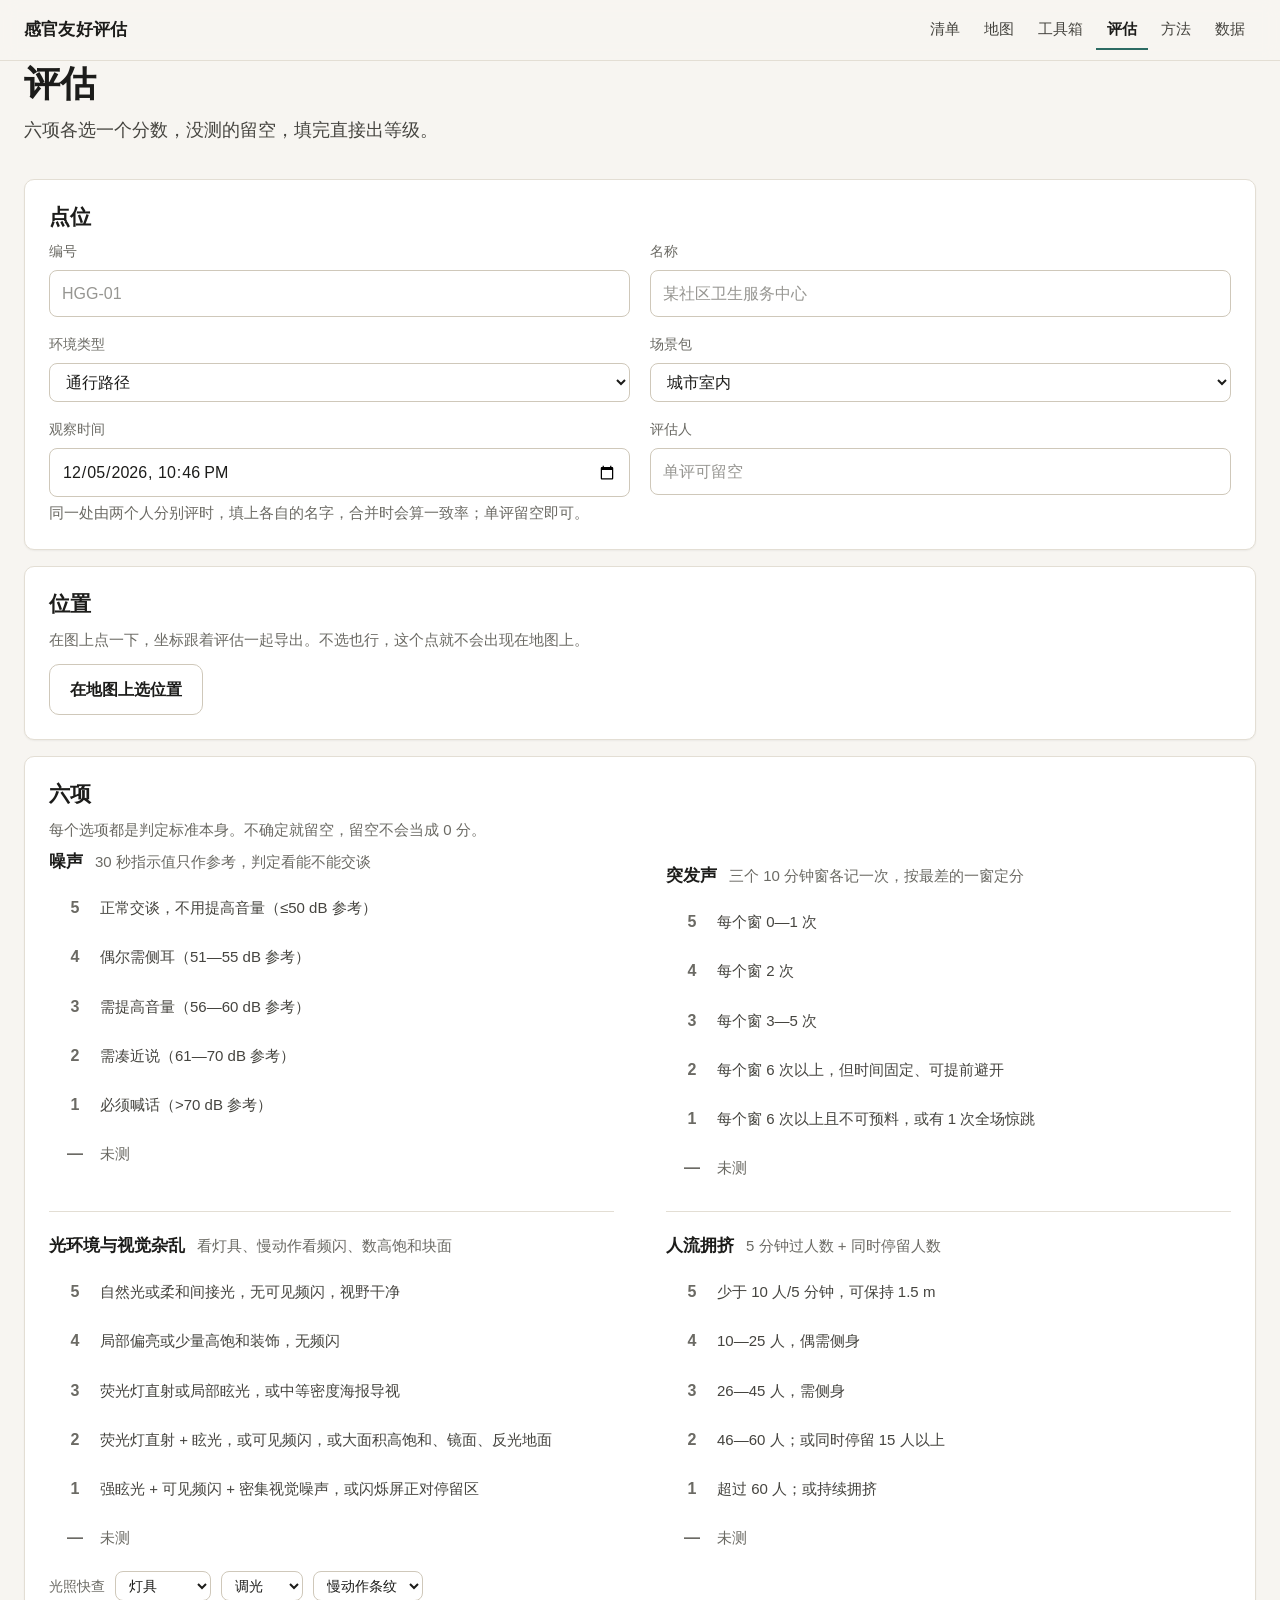
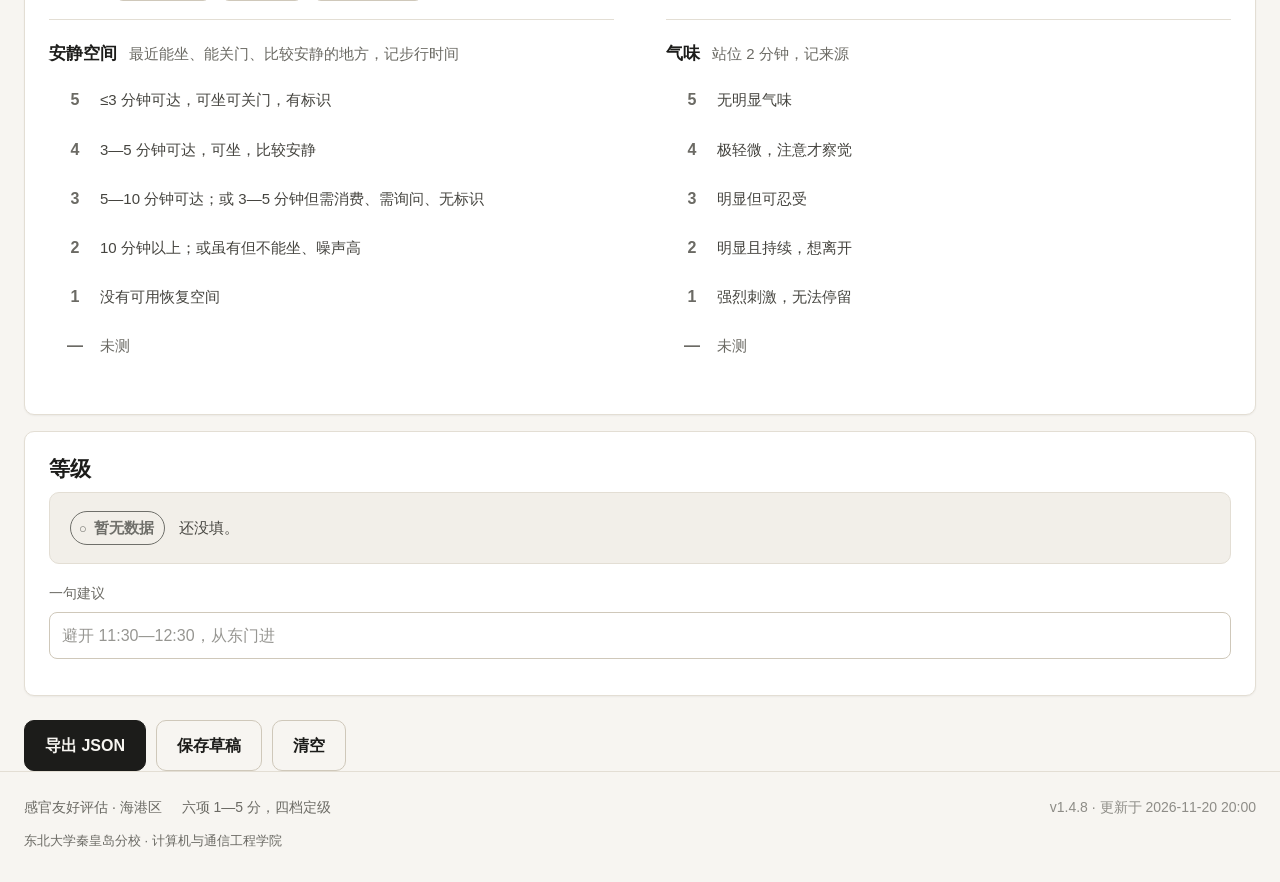
==== commit 0c7a520c: "v1.4.8 手机端点位信息改为地图内底部卡片（2026-11-20 20:00）" ====
--- a/assess.html
+++ b/assess.html
@@ -4,7 +4,7 @@
 <meta charset="utf-8">
 <meta name="viewport" content="width=device-width, initial-scale=1">
 <title>评估 · 感官友好评估</title>
-<link rel="stylesheet" href="./assets/css/site.css?v=202611201957">
+<link rel="stylesheet" href="./assets/css/site.css?v=202611202000">
 </head>
 <body data-page="assess">
 
@@ -12,14 +12,14 @@
 
 <header class="site-head">
   <div class="wrap head-inner">
-    <a class="brand" href="./index.html?v=202611201957">感官友好评估</a>
+    <a class="brand" href="./index.html?v=202611202000">感官友好评估</a>
     <nav class="nav" aria-label="主导航">
-    <a href="./list.html?v=202611201957">清单</a>
-    <a href="./map.html?v=202611201957">地图</a>
-    <a href="./tools.html?v=202611201957">工具箱</a>
-    <a href="./assess.html?v=202611201957" aria-current="page">评估</a>
-    <a href="./method.html?v=202611201957">方法</a>
-    <a href="./data.html?v=202611201957">数据</a>
+    <a href="./list.html?v=202611202000">清单</a>
+    <a href="./map.html?v=202611202000">地图</a>
+    <a href="./tools.html?v=202611202000">工具箱</a>
+    <a href="./assess.html?v=202611202000" aria-current="page">评估</a>
+    <a href="./method.html?v=202611202000">方法</a>
+    <a href="./data.html?v=202611202000">数据</a>
   </nav>
   </div>
 </header>
@@ -133,17 +133,17 @@
   </div>
 </footer>
 
-<script src="./data/points.js?v=202611201957"></script>
-<script src="./data/demo-points.js?v=202611201957"></script>
-<script src="./data/places.js?v=202611201957"></script>
-<script src="./data/landmarks.js?v=202611201957"></script>
-<script src="./data/labels.js?v=202611201957"></script>
-<script src="./data/labels-detail.js?v=202611201957"></script>
-<script src="./data/build.js?v=202611201957"></script>
-<script src="./assets/js/core.js?v=202611201957"></script>
-<script src="./assets/js/maplabels.js?v=202611201957"></script>
-<script src="./assets/js/picker.js?v=202611201957"></script>
-<script src="./assets/js/assess.js?v=202611201957"></script>
+<script src="./data/points.js?v=202611202000"></script>
+<script src="./data/demo-points.js?v=202611202000"></script>
+<script src="./data/places.js?v=202611202000"></script>
+<script src="./data/landmarks.js?v=202611202000"></script>
+<script src="./data/labels.js?v=202611202000"></script>
+<script src="./data/labels-detail.js?v=202611202000"></script>
+<script src="./data/build.js?v=202611202000"></script>
+<script src="./assets/js/core.js?v=202611202000"></script>
+<script src="./assets/js/maplabels.js?v=202611202000"></script>
+<script src="./assets/js/picker.js?v=202611202000"></script>
+<script src="./assets/js/assess.js?v=202611202000"></script>
 
 </body>
 </html>
--- a/assets/css/site.css
+++ b/assets/css/site.css
@@ -931,4 +931,36 @@
     flex-wrap: wrap;
   }
   .nav a { padding: 5px 8px; }
+}
+/* 手机端点位信息：地图内底部卡片，不被裁切 */
+.map-sheet {
+  position: absolute;
+  left: 10px;
+  right: 10px;
+  bottom: 10px;
+  z-index: 9;
+  max-height: 52%;
+  overflow: auto;
+  background: var(--surface);
+  color: var(--ink);
+  border: 1px solid var(--line);
+  border-radius: 12px;
+  padding: 14px 16px;
+  box-shadow: 0 8px 28px rgba(0, 0, 0, .22);
+}
+.map-sheet .pop-in strong { padding-right: 28px; }
+.map-sheet .pop-dims { gap: 6px 14px; }
+.map-sheet-close {
+  position: absolute;
+  right: 10px;
+  top: 8px;
+  width: 28px;
+  height: 28px;
+  border: 0;
+  border-radius: 50%;
+  background: var(--surface-2);
+  color: var(--ink-2);
+  font-size: 18px;
+  line-height: 1;
+  cursor: pointer;
 }
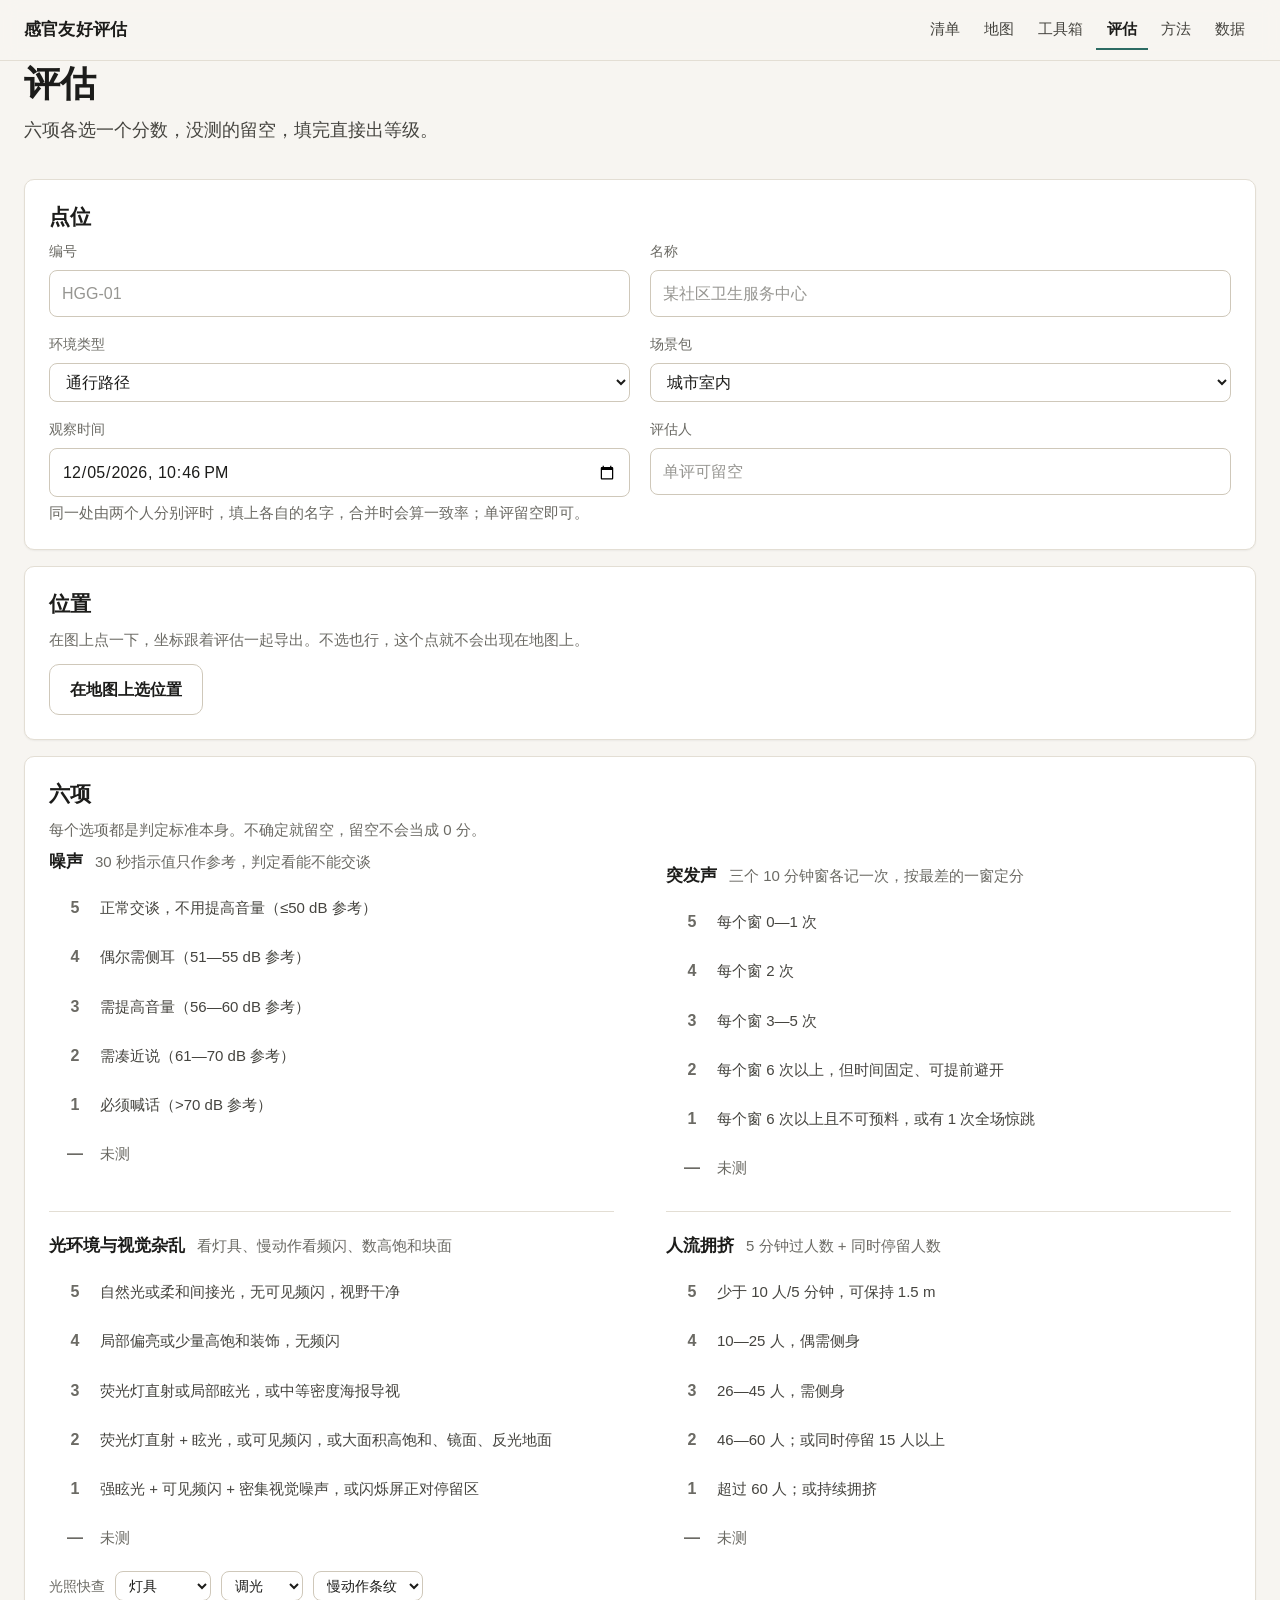
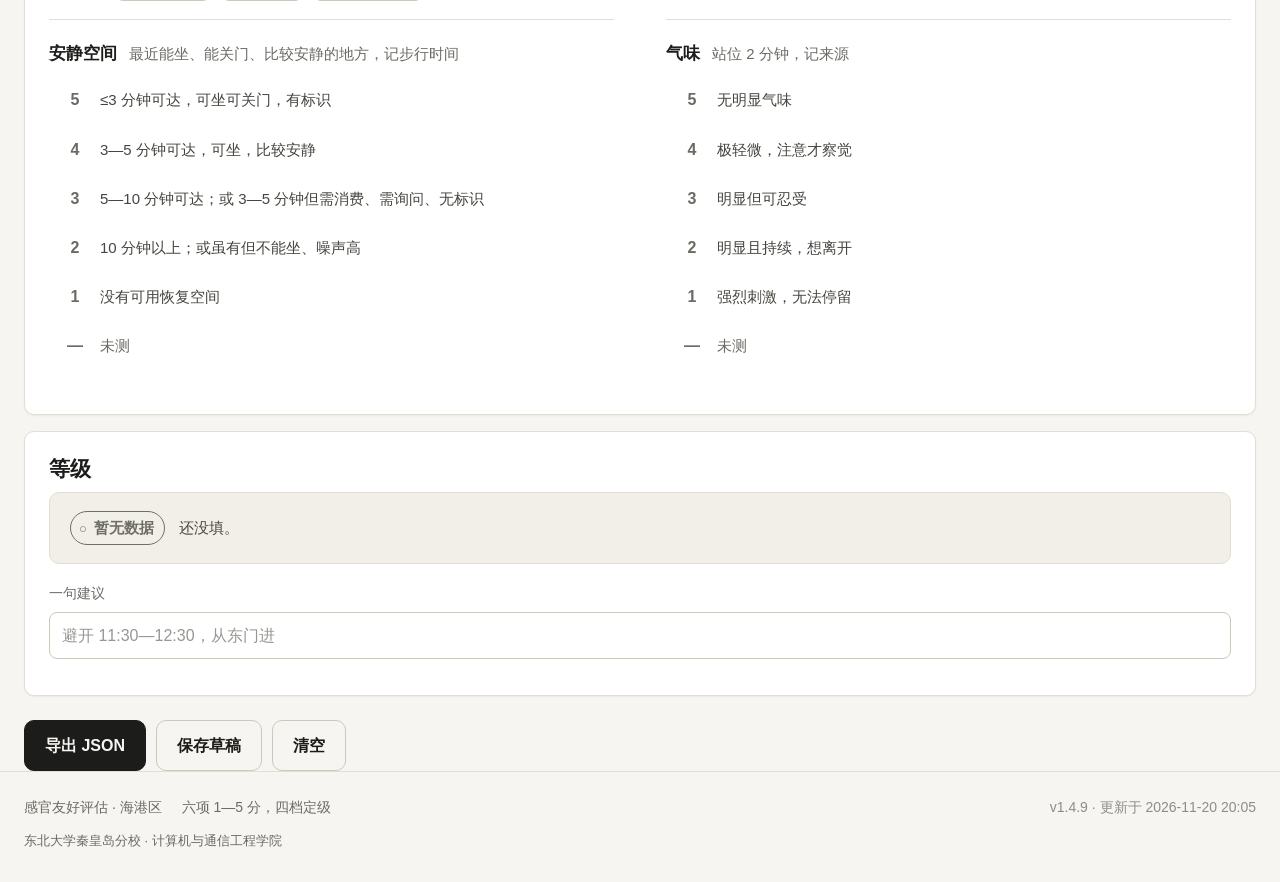
==== commit 91f3ab8a: "v1.4.9 地图库与底图数据改为并行加载（2026-11-20 20:05）" ====
--- a/assess.html
+++ b/assess.html
@@ -4,7 +4,7 @@
 <meta charset="utf-8">
 <meta name="viewport" content="width=device-width, initial-scale=1">
 <title>评估 · 感官友好评估</title>
-<link rel="stylesheet" href="./assets/css/site.css?v=202611202000">
+<link rel="stylesheet" href="./assets/css/site.css?v=202611202005">
 </head>
 <body data-page="assess">
 
@@ -12,14 +12,14 @@
 
 <header class="site-head">
   <div class="wrap head-inner">
-    <a class="brand" href="./index.html?v=202611202000">感官友好评估</a>
+    <a class="brand" href="./index.html?v=202611202005">感官友好评估</a>
     <nav class="nav" aria-label="主导航">
-    <a href="./list.html?v=202611202000">清单</a>
-    <a href="./map.html?v=202611202000">地图</a>
-    <a href="./tools.html?v=202611202000">工具箱</a>
-    <a href="./assess.html?v=202611202000" aria-current="page">评估</a>
-    <a href="./method.html?v=202611202000">方法</a>
-    <a href="./data.html?v=202611202000">数据</a>
+    <a href="./list.html?v=202611202005">清单</a>
+    <a href="./map.html?v=202611202005">地图</a>
+    <a href="./tools.html?v=202611202005">工具箱</a>
+    <a href="./assess.html?v=202611202005" aria-current="page">评估</a>
+    <a href="./method.html?v=202611202005">方法</a>
+    <a href="./data.html?v=202611202005">数据</a>
   </nav>
   </div>
 </header>
@@ -133,17 +133,17 @@
   </div>
 </footer>
 
-<script src="./data/points.js?v=202611202000"></script>
-<script src="./data/demo-points.js?v=202611202000"></script>
-<script src="./data/places.js?v=202611202000"></script>
-<script src="./data/landmarks.js?v=202611202000"></script>
-<script src="./data/labels.js?v=202611202000"></script>
-<script src="./data/labels-detail.js?v=202611202000"></script>
-<script src="./data/build.js?v=202611202000"></script>
-<script src="./assets/js/core.js?v=202611202000"></script>
-<script src="./assets/js/maplabels.js?v=202611202000"></script>
-<script src="./assets/js/picker.js?v=202611202000"></script>
-<script src="./assets/js/assess.js?v=202611202000"></script>
+<script src="./data/points.js?v=202611202005"></script>
+<script src="./data/demo-points.js?v=202611202005"></script>
+<script src="./data/places.js?v=202611202005"></script>
+<script src="./data/landmarks.js?v=202611202005"></script>
+<script src="./data/labels.js?v=202611202005"></script>
+<script src="./data/labels-detail.js?v=202611202005"></script>
+<script src="./data/build.js?v=202611202005"></script>
+<script src="./assets/js/core.js?v=202611202005"></script>
+<script src="./assets/js/maplabels.js?v=202611202005"></script>
+<script src="./assets/js/picker.js?v=202611202005"></script>
+<script src="./assets/js/assess.js?v=202611202005"></script>
 
 </body>
 </html>
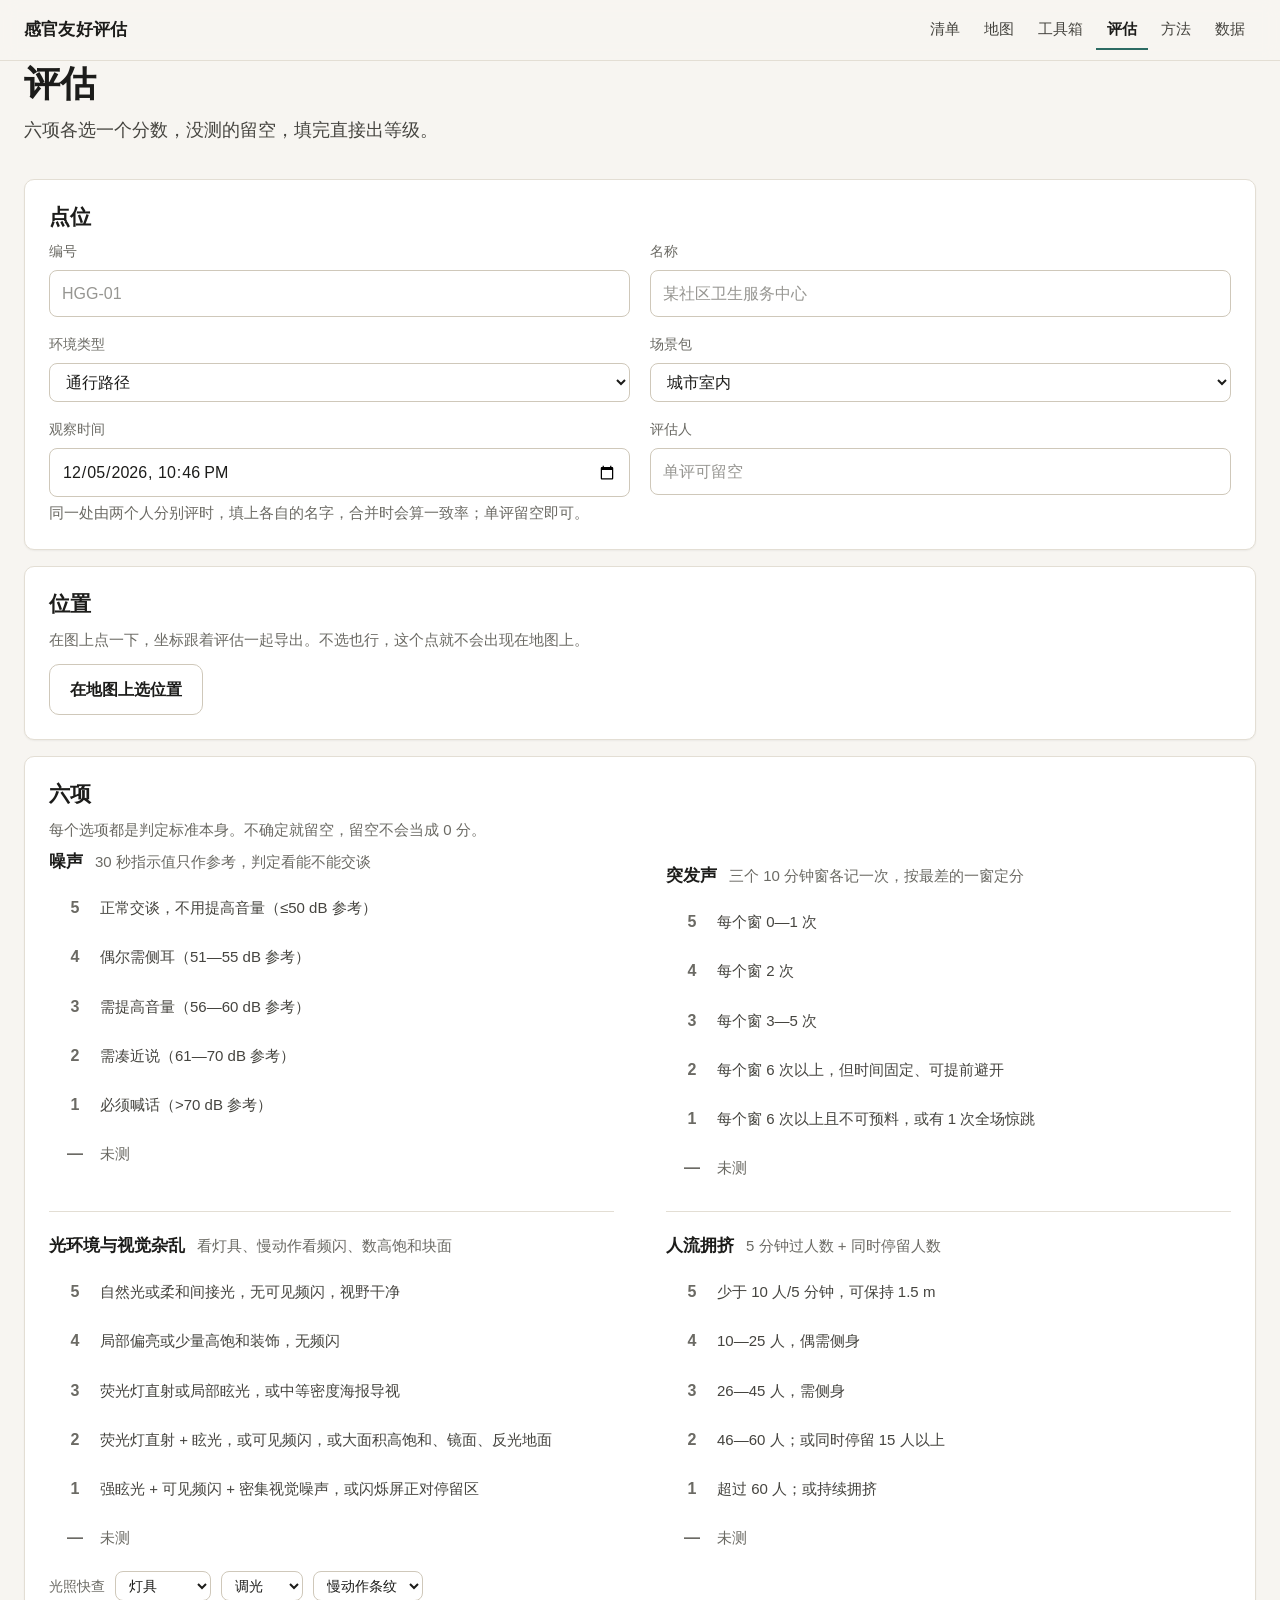
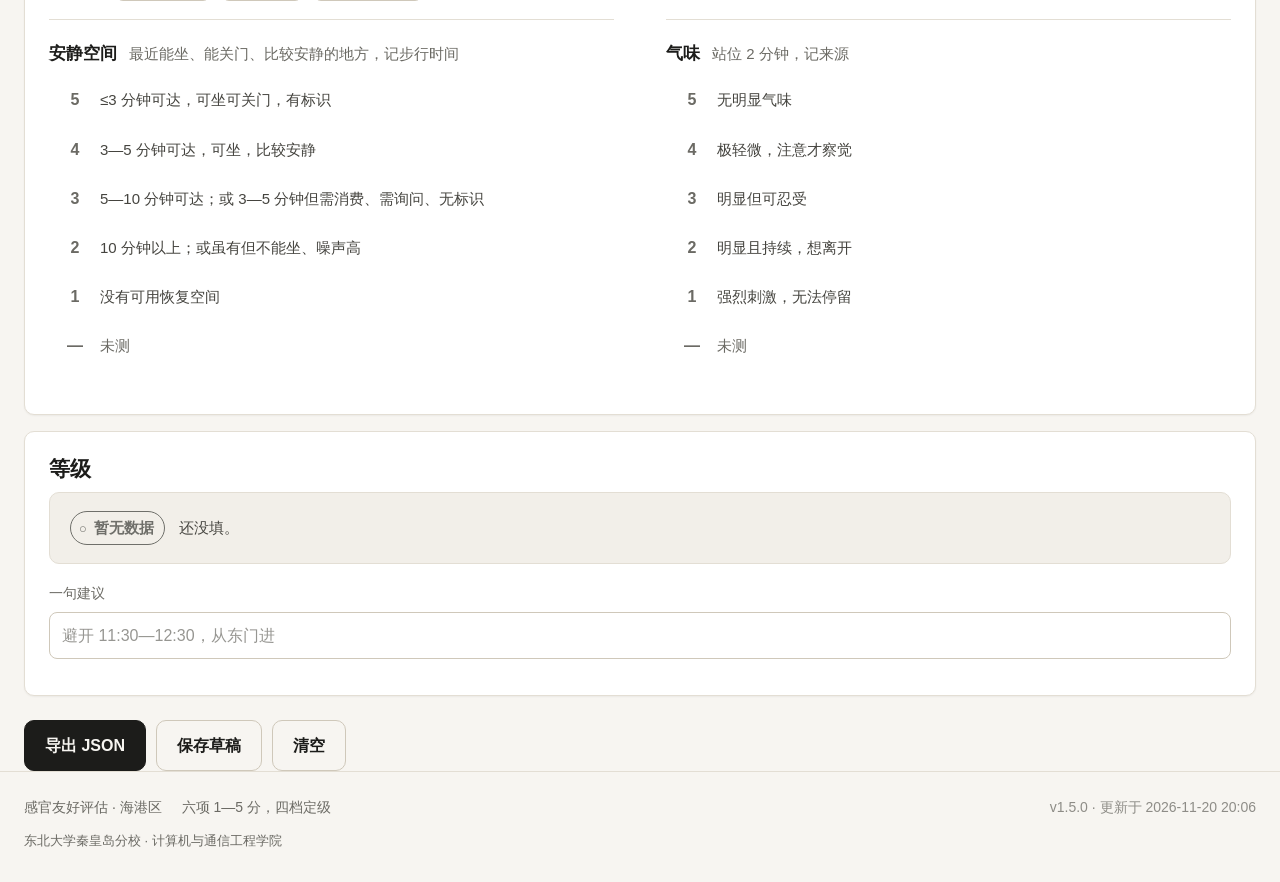
==== commit 2d359509: "v1.5.0 底图请求提高优先级，尽量与库并行（2026-11-20 20:06）" ====
--- a/assess.html
+++ b/assess.html
@@ -4,7 +4,7 @@
 <meta charset="utf-8">
 <meta name="viewport" content="width=device-width, initial-scale=1">
 <title>评估 · 感官友好评估</title>
-<link rel="stylesheet" href="./assets/css/site.css?v=202611202005">
+<link rel="stylesheet" href="./assets/css/site.css?v=202611202006">
 </head>
 <body data-page="assess">
 
@@ -12,14 +12,14 @@
 
 <header class="site-head">
   <div class="wrap head-inner">
-    <a class="brand" href="./index.html?v=202611202005">感官友好评估</a>
+    <a class="brand" href="./index.html?v=202611202006">感官友好评估</a>
     <nav class="nav" aria-label="主导航">
-    <a href="./list.html?v=202611202005">清单</a>
-    <a href="./map.html?v=202611202005">地图</a>
-    <a href="./tools.html?v=202611202005">工具箱</a>
-    <a href="./assess.html?v=202611202005" aria-current="page">评估</a>
-    <a href="./method.html?v=202611202005">方法</a>
-    <a href="./data.html?v=202611202005">数据</a>
+    <a href="./list.html?v=202611202006">清单</a>
+    <a href="./map.html?v=202611202006">地图</a>
+    <a href="./tools.html?v=202611202006">工具箱</a>
+    <a href="./assess.html?v=202611202006" aria-current="page">评估</a>
+    <a href="./method.html?v=202611202006">方法</a>
+    <a href="./data.html?v=202611202006">数据</a>
   </nav>
   </div>
 </header>
@@ -133,17 +133,17 @@
   </div>
 </footer>
 
-<script src="./data/points.js?v=202611202005"></script>
-<script src="./data/demo-points.js?v=202611202005"></script>
-<script src="./data/places.js?v=202611202005"></script>
-<script src="./data/landmarks.js?v=202611202005"></script>
-<script src="./data/labels.js?v=202611202005"></script>
-<script src="./data/labels-detail.js?v=202611202005"></script>
-<script src="./data/build.js?v=202611202005"></script>
-<script src="./assets/js/core.js?v=202611202005"></script>
-<script src="./assets/js/maplabels.js?v=202611202005"></script>
-<script src="./assets/js/picker.js?v=202611202005"></script>
-<script src="./assets/js/assess.js?v=202611202005"></script>
+<script src="./data/points.js?v=202611202006"></script>
+<script src="./data/demo-points.js?v=202611202006"></script>
+<script src="./data/places.js?v=202611202006"></script>
+<script src="./data/landmarks.js?v=202611202006"></script>
+<script src="./data/labels.js?v=202611202006"></script>
+<script src="./data/labels-detail.js?v=202611202006"></script>
+<script src="./data/build.js?v=202611202006"></script>
+<script src="./assets/js/core.js?v=202611202006"></script>
+<script src="./assets/js/maplabels.js?v=202611202006"></script>
+<script src="./assets/js/picker.js?v=202611202006"></script>
+<script src="./assets/js/assess.js?v=202611202006"></script>
 
 </body>
 </html>
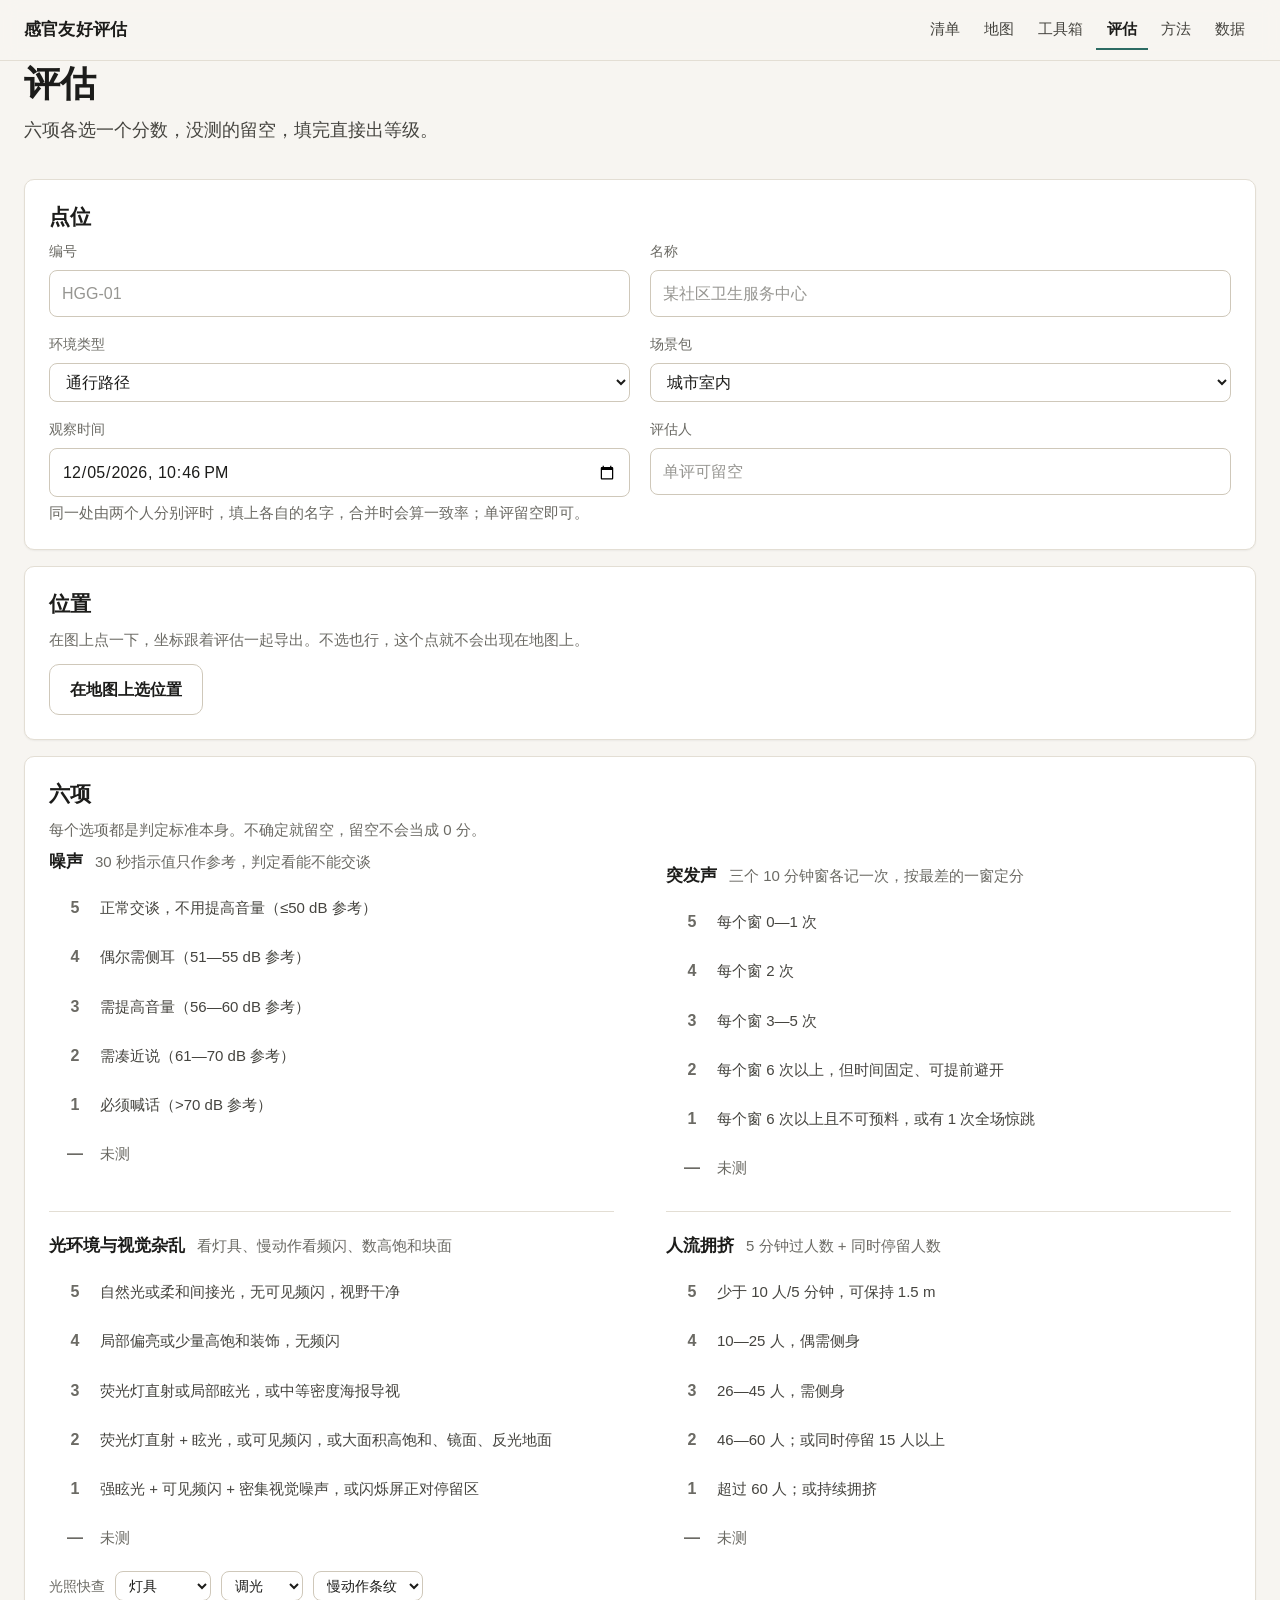
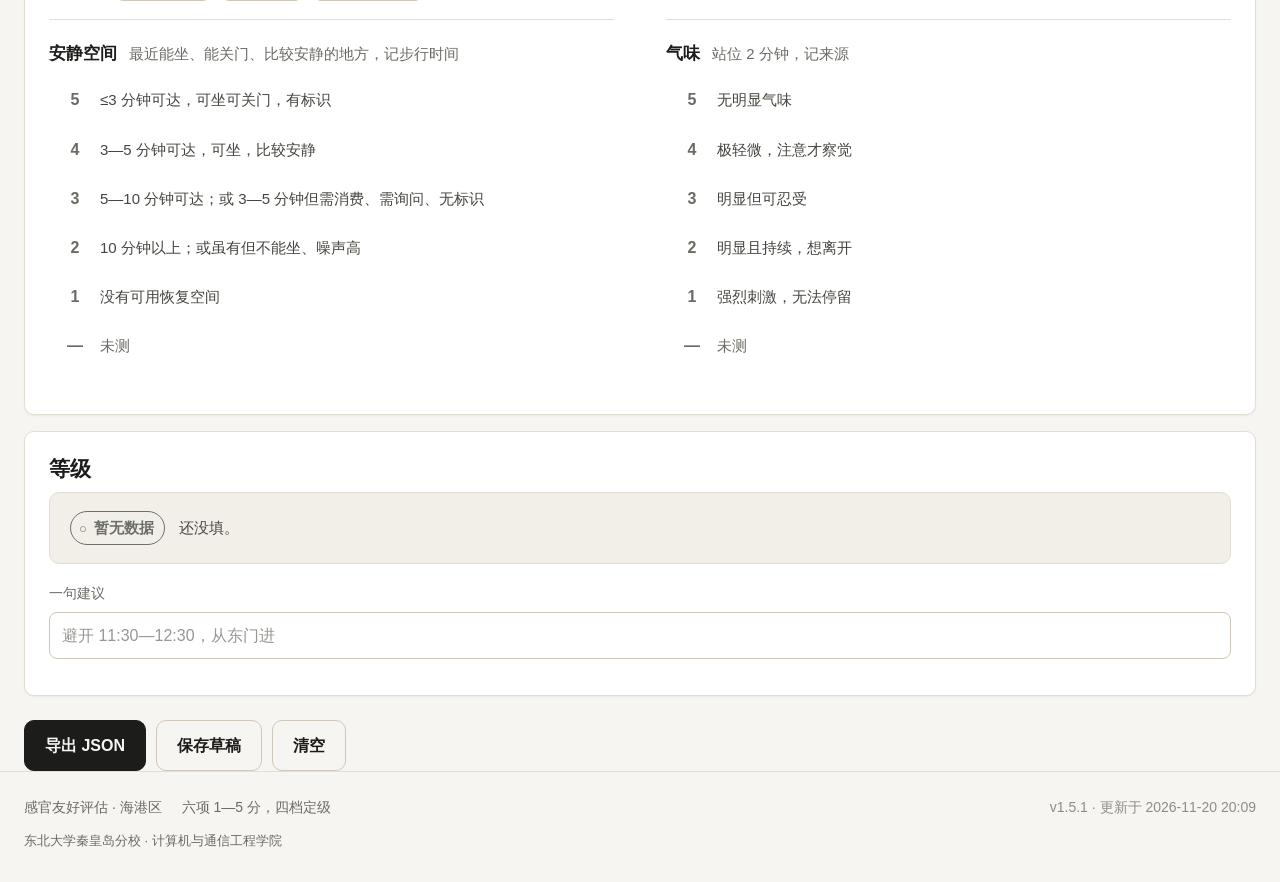
==== commit 51740737: "v1.5.1 地图库换成 UMD 单文件，体积减半（2026-11-20 20:09）" ====
--- a/assess.html
+++ b/assess.html
@@ -4,7 +4,7 @@
 <meta charset="utf-8">
 <meta name="viewport" content="width=device-width, initial-scale=1">
 <title>评估 · 感官友好评估</title>
-<link rel="stylesheet" href="./assets/css/site.css?v=202611202006">
+<link rel="stylesheet" href="./assets/css/site.css?v=202611202009">
 </head>
 <body data-page="assess">
 
@@ -12,14 +12,14 @@
 
 <header class="site-head">
   <div class="wrap head-inner">
-    <a class="brand" href="./index.html?v=202611202006">感官友好评估</a>
+    <a class="brand" href="./index.html?v=202611202009">感官友好评估</a>
     <nav class="nav" aria-label="主导航">
-    <a href="./list.html?v=202611202006">清单</a>
-    <a href="./map.html?v=202611202006">地图</a>
-    <a href="./tools.html?v=202611202006">工具箱</a>
-    <a href="./assess.html?v=202611202006" aria-current="page">评估</a>
-    <a href="./method.html?v=202611202006">方法</a>
-    <a href="./data.html?v=202611202006">数据</a>
+    <a href="./list.html?v=202611202009">清单</a>
+    <a href="./map.html?v=202611202009">地图</a>
+    <a href="./tools.html?v=202611202009">工具箱</a>
+    <a href="./assess.html?v=202611202009" aria-current="page">评估</a>
+    <a href="./method.html?v=202611202009">方法</a>
+    <a href="./data.html?v=202611202009">数据</a>
   </nav>
   </div>
 </header>
@@ -133,17 +133,17 @@
   </div>
 </footer>
 
-<script src="./data/points.js?v=202611202006"></script>
-<script src="./data/demo-points.js?v=202611202006"></script>
-<script src="./data/places.js?v=202611202006"></script>
-<script src="./data/landmarks.js?v=202611202006"></script>
-<script src="./data/labels.js?v=202611202006"></script>
-<script src="./data/labels-detail.js?v=202611202006"></script>
-<script src="./data/build.js?v=202611202006"></script>
-<script src="./assets/js/core.js?v=202611202006"></script>
-<script src="./assets/js/maplabels.js?v=202611202006"></script>
-<script src="./assets/js/picker.js?v=202611202006"></script>
-<script src="./assets/js/assess.js?v=202611202006"></script>
+<script src="./data/points.js?v=202611202009"></script>
+<script src="./data/demo-points.js?v=202611202009"></script>
+<script src="./data/places.js?v=202611202009"></script>
+<script src="./data/landmarks.js?v=202611202009"></script>
+<script src="./data/labels.js?v=202611202009"></script>
+<script src="./data/labels-detail.js?v=202611202009"></script>
+<script src="./data/build.js?v=202611202009"></script>
+<script src="./assets/js/core.js?v=202611202009"></script>
+<script src="./assets/js/maplabels.js?v=202611202009"></script>
+<script src="./assets/js/picker.js?v=202611202009"></script>
+<script src="./assets/js/assess.js?v=202611202009"></script>
 
 </body>
 </html>
